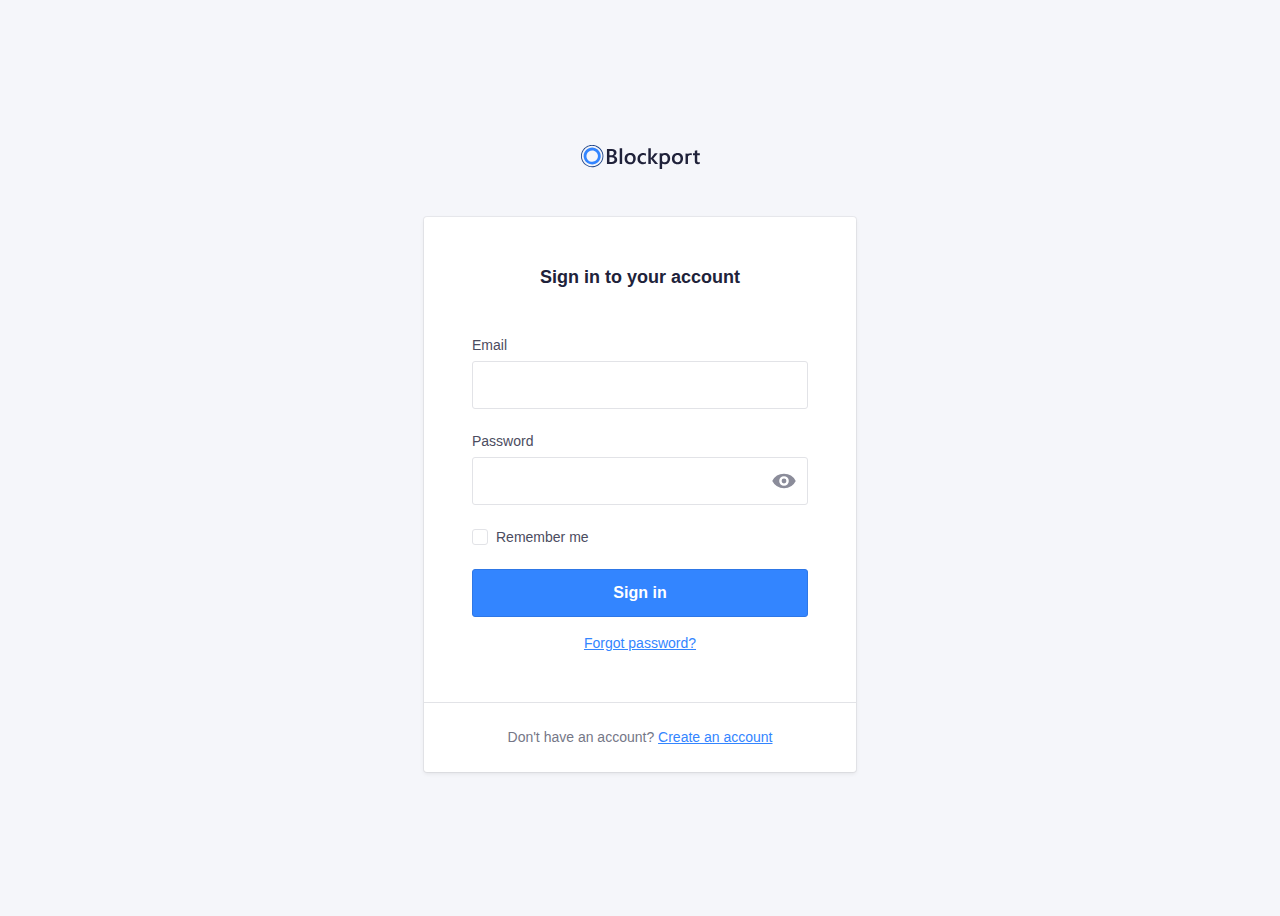
==== index.html @ 8aa41479 "8/10/20" ====
<!DOCTYPE html>
<html lang="en">
    <head>
        <meta charset="utf-8" />
        <meta http-equiv="x-ua-compatible" content="ie=edge" />
        <title>Blockport - Sign in</title>
        <meta name="description" content="This is my HTML5 boilerplate." />
        <meta name="viewport" content="width=device-width, initial-scale=1.0" />
        <meta name="msapplication-TileColor" content="#3385FF" />
        <meta name="theme-color" content="#3385FF" />

        <link rel="apple-touch-icon" sizes="180x180" href="apple-touch-icon.png" />
        <link rel="icon" type="image/png" sizes="32x32" href="favicon-32x32.png" />
        <link rel="icon" type="image/png" sizes="16x16" href="favicon-16x16.png" />
        <link rel="manifest" href="site.webmanifest" />
        <link rel="mask-icon" href="safari-pinned-tab.svg" color="#3385FF" />

        <link rel="stylesheet" href="css/normalize.css" />
        <link rel="stylesheet" href="css/screen.css" />
        <script src="script/app.js"></script>
    </head>
    <body>
        <section class="o-row o-row--lg o-row--login">
            <div class="o-container u-max-width-xs">
                <h1 class="c-logo">
                    <svg
                        class="c-logo__symbol"
                        viewBox="0 0 119 24"
                        xmlns="http://www.w3.org/2000/svg"
                    >
                        <path
                            class="c-logo__path c-logo__path--1"
                            d="M25.9496128,18.9917356 L25.9496128,4.04231406 L30.7396633,4.04231406 C32.19945,4.04231406 33.3560606,4.35834712 34.2094949,4.99041321 C35.0252057,5.55089835 35.5052521,6.4769114 35.4896465,7.4598347 C35.5056187,8.25676883 35.2485893,9.03557965 34.7604209,9.6694215 C34.2511175,10.3119823 33.5500641,10.7791057 32.7570539,11.0042975 L32.7570539,11.0459504 C33.6957957,11.1207168 34.5764055,11.5260387 35.2392256,12.1884297 C35.8602694,12.8310744 36.1707912,13.6667769 36.1707912,14.6955372 C36.1979832,15.9155062 35.6268682,17.0730015 34.6382155,17.8016529 C33.6205051,18.5950413 32.3363468,18.9917356 30.7857407,18.9917356 L25.9496128,18.9917356 Z M41.1511616,18.9918689 L38.6990404,18.9918689 L38.6990404,3.18727869 L41.1511616,3.18727869 L41.1511616,18.9918689 Z M49.1105387,19.2396694 C47.4477441,19.2396694 46.1195118,18.741157 45.1258418,17.7441322 C44.1321717,16.7471074 43.6360046,15.4247934 43.6373401,13.7771901 C43.6373401,11.9841322 44.1548767,10.5838017 45.1899495,9.57619833 C46.2250223,8.56859504 47.6200337,8.06479338 49.3749832,8.06479338 C51.0591469,8.06479338 52.3720202,8.55471073 53.3136027,9.53454547 C54.2551852,10.5143802 54.7226376,11.8730579 54.7159596,13.6105785 C54.7159596,15.313719 54.2091077,16.677686 53.195404,17.7024794 C52.1817003,18.7272727 50.8200787,19.2396694 49.1105387,19.2396694 Z M64.9231145,18.4998347 C63.986548,19.011405 62.9292595,19.2667693 61.8599663,19.2396694 C60.2572727,19.2396694 58.9657689,18.7444628 57.9854545,17.7540496 C57.0051402,16.7636364 56.5136477,15.4796694 56.5109764,13.9021488 C56.5109764,12.1434711 57.0385299,10.7312397 58.0936364,9.66545453 C59.1487429,8.59966942 60.5611166,8.0661157 62.3307576,8.06479338 C63.2258904,8.04636779 64.1144193,8.22027864 64.9351347,8.57454547 L64.9351347,10.8277686 C64.2490961,10.2941313 63.4035149,10.0011171 62.5310943,9.99471073 C61.5738178,9.96365776 60.6492491,10.3415166 59.9928283,11.0320661 C59.3330526,11.7236364 59.003165,12.6287603 59.003165,13.747438 C59.003165,14.8661157 59.3136869,15.7381818 59.9347306,16.3636364 C60.5557744,17.0023141 61.3891751,17.3216529 62.4349327,17.3216529 C63.3470917,17.3090469 64.2260005,16.9806241 64.9191077,16.3933884 L64.9191077,18.4998347 L64.9231145,18.4998347 Z M77.1256229,18.9918689 L74.0304209,18.9918689 L69.8393771,13.8605902 L69.7973064,13.8605902 L69.7973064,18.9918689 L67.3451852,18.9918689 L67.3451852,3.18727869 L69.7973064,3.18727869 L69.7973064,13.2039344 L69.8393771,13.2039344 L73.7980303,8.31462295 L76.7349663,8.31462295 L72.2814815,13.4718689 L77.1256229,18.9918689 Z M118.81569,18.8747107 C118.223016,19.1343064 117.578072,19.2557712 116.930522,19.2297521 C114.839007,19.2297521 113.793249,18.2380165 113.793249,16.2545455 L113.793249,10.2128926 L111.990219,10.2128926 L111.990219,8.31669423 L113.793249,8.31669423 L113.793249,5.84528927 L116.235354,5.15702479 L116.235354,8.31669423 L118.81569,8.31669423 L118.81569,10.2128926 L116.235354,10.2128926 L116.235354,15.5504132 C116.235354,16.1824793 116.351549,16.6340496 116.583939,16.905124 C116.81633,17.1761983 117.202312,17.3084298 117.741886,17.3018182 C118.130518,17.3099664 118.50999,17.1844984 118.81569,16.9467769 L118.81569,18.8647934 L118.81569,18.8747107 Z M109.678333,8.12826445 C110.052664,8.12904551 110.426384,8.1582218 110.796212,8.21553718 L110.796212,10.2961983 C110.392833,10.129817 109.958979,10.0480952 109.522071,10.0561983 C108.65244,10.0185786 107.815007,10.3854441 107.258266,11.0479339 C107.143588,11.1960713 107.043624,11.3548242 106.959764,11.5219835 L106.959764,18.9917356 L104.519663,18.9917356 L104.519663,8.37818184 L106.959764,8.66776859 L106.959764,8.67768594 C107.814579,8.30025824 108.742499,8.11272598 109.678333,8.12826445 Z M96.4320707,19.2396694 C94.7692761,19.2396694 93.4410438,18.741157 92.4473737,17.7441322 C91.4537037,16.7471074 90.9575366,15.4247934 90.9588721,13.7771901 C90.9588721,11.9841322 91.4764087,10.5838017 92.5114815,9.57619833 C93.5465543,8.56859504 94.9415657,8.06479338 96.6965152,8.06479338 C98.3806789,8.06479338 99.6935522,8.55471073 100.635135,9.53454547 C101.576717,10.5143802 102.04417,11.8730579 102.037492,13.6105785 C102.037492,15.313719 101.53064,16.677686 100.516936,17.7024794 C99.5032323,18.7272727 98.1416107,19.2396694 96.4320707,19.2396694 Z M87.7494781,9.53454547 C88.6883893,10.5157025 89.1578451,11.873719 89.1578451,13.608595 C89.1591806,15.3117355 88.6523287,16.6757025 87.6372896,17.7004959 C86.6222504,18.7252892 85.258625,19.2376859 83.5464141,19.2376859 C82.7065422,19.2489838 81.8737089,19.0847473 81.1023064,18.7557025 L81.1023064,23.8968595 L78.6622054,23.8968595 L78.6622054,8.31471073 L81.1023064,8.60429752 C81.9552279,8.23296681 82.8792553,8.04891403 83.8108586,8.06479338 C85.5017003,8.06479338 86.8145736,8.55471073 87.7494781,9.53454547 Z M96.5422559,9.99471073 C95.6726247,9.95709108 94.8351921,10.3239565 94.2784512,10.9864463 C93.7241864,11.6476033 93.4470539,12.5580165 93.4470539,13.7176859 C93.4470539,14.8363636 93.7275253,15.7170248 94.288468,16.3596694 C94.8529651,17.0028668 95.6823515,17.3568733 96.5422559,17.3216529 C97.5038721,17.3216529 98.2424466,17.0056198 98.7579798,16.3735537 C99.273513,15.7414876 99.5366216,14.8416529 99.5473064,13.6740496 C99.5473064,12.4998347 99.28954,11.5927273 98.7740067,10.9527273 C98.2584735,10.3127273 97.5145568,9.99338845 96.5422559,9.99471073 Z M28.4438047,6.03570248 L28.4438047,10.286281 L30.0645286,10.286281 C30.9353255,10.286281 31.6178058,10.0833058 32.1119697,9.67735538 C32.6061335,9.27140494 32.8532155,8.69619836 32.8532155,7.95173555 C32.8532155,6.67305785 31.9897643,6.03371902 30.262862,6.03371902 L28.4418013,6.03371902 L28.4438047,6.03570248 Z M28.4438047,12.2796694 L28.4438047,17.0082644 L30.5813973,17.0082644 C31.5163019,17.0082644 32.237514,16.7947108 32.7450337,16.3676033 C33.2602043,15.9259125 33.5416601,15.2742418 33.5083165,14.6003306 C33.5083165,13.0505785 32.4238271,12.2757025 30.2548485,12.2757025 L28.4518182,12.2757025 L28.4438047,12.2796694 Z M49.226734,9.99471073 C48.3571028,9.95709108 47.5196702,10.3239565 46.9629293,10.9864463 C46.4086646,11.6476033 46.131532,12.5580165 46.131532,13.7176859 C46.131532,14.8363636 46.4120034,15.7170248 46.9729461,16.3596694 C47.5370578,17.0036033 48.3664998,17.3583638 49.226734,17.3236364 C50.1883502,17.3236364 50.9269247,17.0076033 51.4424579,16.3755372 C51.9579912,15.7434711 52.2157576,14.8436364 52.2157576,13.6760331 C52.2157576,12.5018182 51.9579912,11.5947107 51.4424579,10.9547107 C50.9269247,10.3147108 50.1883502,9.99471073 49.226734,9.99471073 Z M85.8803367,16.3735537 C86.3958699,15.738843 86.6543043,14.8390083 86.6556397,13.6740496 C86.6556397,12.4985124 86.3978733,11.591405 85.8823401,10.9527273 C85.3668068,10.3140496 84.6282323,9.99471073 83.6666162,9.99471073 C82.796985,9.95709108 81.9595523,10.3239565 81.4028114,10.9864463 C81.2895823,11.124335 81.1896456,11.2724196 81.1043098,11.4287603 L81.1043098,15.9153719 C81.6149937,16.8312057 82.6094895,17.3774459 83.6646128,17.3216529 C84.626229,17.3216529 85.3648035,17.0056198 85.8803367,16.3735537 Z"
                        ></path>
                        <path
                            class="c-logo__path c-logo__path--2"
                            d="M11.1988215,19.5867769 C7.72899435,19.5891833 4.59940205,17.5218316 3.26949789,14.3488101 C1.93959376,11.1757885 2.67130845,7.5220381 5.12341434,5.09144786 C7.57552021,2.66085764 11.2650639,1.93214337 14.4714645,3.24513351 C17.6778651,4.55812363 19.7696074,7.65421885 19.771229,11.0895868 C19.7679239,15.7772288 15.9334776,19.5780304 11.1988215,19.5867769 Z M11.1988215,5.38314051 C8.86509736,5.38073339 6.75988968,6.77093308 5.86550131,8.90506387 C4.97111293,11.0391947 5.46382249,13.496632 7.11372873,15.1307206 C8.76363496,16.7648092 11.2455511,17.2534798 13.4013998,16.3687158 C15.5572486,15.4839518 16.962125,13.4001349 16.9605051,11.0895868 C16.9572,7.93949107 14.3805102,5.38572999 11.1988215,5.37917355 L11.1988215,5.38314051 Z"
                        ></path>
                        <path
                            class="c-logo__path c-logo__path--3"
                            d="M21.2917845,15.8796694 C21.3118182,15.8380165 21.3358586,15.8023141 21.3558923,15.7606612 C22.6443671,13.0744887 22.7786498,9.98607785 21.7280964,7.20021549 C20.6775431,4.41435317 18.5317957,2.16875244 15.7805219,0.975867769 L15.7805219,0.96 C15.6683333,0.910413222 15.5541414,0.874710744 15.4419529,0.82909091 C15.2937037,0.767603308 15.1434512,0.710082645 14.9931987,0.656528927 C14.792862,0.583140496 14.5925253,0.517685949 14.378165,0.458181816 C14.2319192,0.414545453 14.0856734,0.374876033 13.9394276,0.337190082 C13.7203928,0.281652893 13.501358,0.23338843 13.2823232,0.192396694 C13.1480976,0.16661157 13.0138721,0.144793388 12.8816498,0.124958678 C12.6546016,0.0905785125 12.4275533,0.0634710744 12.2005051,0.0436363637 C12.0762963,0.0337190082 11.9500842,0.0238016529 11.8258754,0.0178512397 C11.5881425,0.00462809917 11.3510774,-0.000661157024 11.1146801,0.00198347107 C10.988468,0.00198347107 10.8622559,0.00198347107 10.7380471,0.0119008265 C10.5076599,0.0218181818 10.2792761,0.0376859504 10.0528956,0.0614876034 C9.9146633,0.0753719009 9.77843434,0.0932231406 9.64220539,0.113057851 C9.44186869,0.142809918 9.22350168,0.176528926 9.01715488,0.218181818 C8.86089226,0.249917356 8.70462963,0.283636364 8.548367,0.321322314 C8.39210438,0.359008265 8.18575758,0.412561983 8.00745791,0.466115701 C7.82915825,0.519669423 7.65286195,0.577190081 7.47656566,0.638677688 C7.30026936,0.70016529 7.17405724,0.747768594 7.02580808,0.807272727 C6.82547138,0.884628098 6.63715488,0.969917355 6.44483165,1.05719008 C6.31861953,1.11471074 6.19441077,1.17421488 6.07220539,1.23768595 C5.87186869,1.34082644 5.67153199,1.45190082 5.47119529,1.56694215 C5.36301347,1.63041322 5.25683502,1.69586777 5.15065657,1.76528926 C4.95165543,1.89752066 4.75666107,2.02975207 4.5656734,2.16198347 C4.46416949,2.23603306 4.36400114,2.31140496 4.26516835,2.38809918 C4.07952302,2.52958678 3.89721661,2.67834711 3.71824916,2.83438017 C3.61607744,2.92363636 3.51791246,3.0168595 3.41774411,3.11008265 C3.25747475,3.26347108 3.10121212,3.42214876 2.94895623,3.5861157 C2.84678451,3.69719008 2.74861953,3.81024794 2.64845118,3.92528926 C2.51021886,4.08793389 2.37599327,4.25454547 2.24777778,4.42512397 C2.15161616,4.55206611 2.05946128,4.68099175 1.96930976,4.82181816 C1.90119529,4.92099175 1.82506734,5.0201653 1.75895623,5.11537188 C1.69284512,5.2105785 1.65878788,5.29190081 1.60670034,5.37917355 C1.53457912,5.49818184 1.46446128,5.61917355 1.40636364,5.74214876 C1.28415825,5.96231406 1.16796296,6.18446282 1.06178451,6.40859504 C1.02372054,6.44826445 0.995673401,6.49586778 0.981649832,6.54148761 C0.967626263,6.58710744 0.939579125,6.65454547 0.915538721,6.71008265 C0.808692479,6.95471075 0.711863077,7.20132232 0.625050505,7.44991735 C0.588989899,7.55438018 0.55426487,7.65884298 0.520875421,7.76330577 C0.444747475,8.00528927 0.377968575,8.24793388 0.320538721,8.49123966 C0.291156005,8.61157023 0.263776655,8.73190084 0.238400673,8.85223141 C0.191655443,9.07966942 0.152255892,9.30710742 0.12020202,9.53454547 C0.10016835,9.67338842 0.0821380471,9.81024795 0.0681144781,9.9490909 C0.0460774411,10.1613223 0.0320538721,10.3715703 0.022037037,10.5838017 C0.022037037,10.7365289 0.010016835,10.8872727 0.010016835,11.04 C0.010016835,11.2383471 0.010016835,11.4366942 0.026043771,11.6350413 C0.026043771,11.7917356 0.0440740741,11.9484297 0.0580976431,12.105124 C0.0761279461,12.3034711 0.104175084,12.5018182 0.132222222,12.7001653 C0.146245791,12.8429752 0.18030303,13.0036364 0.2003367,13.1543802 C0.238400673,13.3527273 0.286481481,13.5510744 0.336565657,13.7494215 C0.380639731,13.8961983 0.406683502,14.0330579 0.446750842,14.1758678 C0.506851852,14.3742149 0.576969697,14.5844628 0.647087542,14.7867769 C0.693164983,14.9157025 0.739242424,15.0446281 0.789326599,15.1715703 C0.871464646,15.3699174 0.963619529,15.5801653 1.05777778,15.7804959 C1.11387205,15.8995041 1.16996633,16.0185124 1.23006734,16.1355372 C1.33223906,16.3338843 1.44242424,16.5322314 1.55461279,16.7166942 C1.62473064,16.8357025 1.69484848,16.9527273 1.76897306,17.0677686 C1.88316498,17.2442975 2.00537037,17.4168595 2.12957912,17.587438 C2.21973064,17.7123967 2.31188552,17.8353719 2.40804714,17.9563636 C2.50420875,18.0773554 2.65646465,18.2519008 2.78468013,18.3966942 C2.91289562,18.5414876 3.02308081,18.6644628 3.14929293,18.7933884 C3.27550505,18.9223141 3.3876936,19.027438 3.51190236,19.1424794 C3.63611111,19.2575206 3.81841751,19.4241322 3.98069024,19.5590082 C4.09287879,19.6522314 4.20907407,19.7434711 4.32727273,19.8327273 C4.50957912,19.9735537 4.69388889,20.1084297 4.88621212,20.2294215 C4.9362963,20.2631405 4.98037037,20.3008265 5.03045455,20.3345455 C7.52290169,21.989742 10.5859073,22.5756212 13.5217147,21.9587191 C16.4575222,21.3418171 19.0161165,19.5746694 20.6146465,17.0598347 L20.6266667,17.0598347 C20.6647306,17.0003306 20.6947811,16.9368595 20.7328451,16.8753719 C20.8149832,16.7424794 20.8911111,16.6036364 20.9692424,16.4647934 C21.0854377,16.2763636 21.1936195,16.08 21.2917845,15.8796694 Z M6.96771044,20.4198347 C6.40765296,20.1694737 5.87129224,19.8701033 5.36501684,19.5252893 C5.18671717,19.4042975 5.01442761,19.2773554 4.84614478,19.1464463 C4.73996633,19.065124 4.63378788,18.9818182 4.53161616,18.8965289 C4.38136364,18.7715703 4.23912458,18.6406612 4.09888889,18.5097521 C3.9586532,18.378843 3.87451178,18.2995041 3.76632997,18.1884297 C3.65814815,18.0773554 3.53794613,17.9444628 3.42976431,17.8214876 C3.32158249,17.6985124 3.19737374,17.5557025 3.08718855,17.4247934 C2.97700337,17.2938843 2.91489899,17.1986777 2.83075758,17.0836364 C2.71656566,16.9249587 2.60237374,16.766281 2.49819865,16.6036364 C2.43008418,16.4965289 2.36597643,16.3894215 2.29786195,16.2803306 C2.19368687,16.1038017 2.09752525,15.9252893 1.9973569,15.7447934 C1.94126263,15.6376859 1.89117845,15.528595 1.83909091,15.4195041 C1.7609596,15.2231405 1.67681818,15.0386777 1.60069024,14.8482644 C1.55461279,14.7332231 1.51454545,14.6161983 1.47247475,14.501157 C1.40436027,14.3127273 1.34025253,14.1242975 1.28415825,13.9319008 C1.24609428,13.8029752 1.2140404,13.6760331 1.18198653,13.5490909 C1.13590909,13.3626446 1.09183502,13.1761983 1.05577441,12.9897521 C1.02973064,12.8429752 1.0076936,12.7140496 0.981649832,12.5771901 C0.953602694,12.3927273 0.92956229,12.2082644 0.911531987,12.0218182 C0.897508418,11.8809918 0.889494949,11.7401653 0.881481481,11.5993388 C0.881481481,11.4109091 0.865454545,11.2224794 0.865454545,11.0340496 C0.865454545,10.8971901 0.865454545,10.7603306 0.877474747,10.6254545 C0.877474747,10.4271074 0.899511785,10.2287603 0.919545455,10.0304132 C0.931565657,9.90743803 0.94959596,9.78247936 0.965622896,9.65950414 C0.995673401,9.44528927 1.03173401,9.23107436 1.07580808,9.01884299 C1.09784512,8.91173555 1.12188552,8.80462812 1.14792929,8.69950414 C1.20402357,8.47074382 1.27080247,8.24330577 1.34826599,8.01719009 C1.37764871,7.9246281 1.408367,7.83206612 1.44042088,7.73950414 C1.52189113,7.50545453 1.61204265,7.2740496 1.71087542,7.04528927 C1.75094276,6.95206611 1.7910101,6.86082645 1.83508418,6.76958679 C1.93525253,6.55537188 2.03542088,6.3490909 2.15762626,6.14479338 C2.21973064,6.03570248 2.27983165,5.92661158 2.34594276,5.81752064 C2.45412458,5.63900825 2.5683165,5.46644628 2.68651515,5.29586778 C2.7686532,5.17685949 2.85279461,5.0598347 2.93893939,4.94479338 C3.06047699,4.7847934 3.18602133,4.62876031 3.31557239,4.47669423 C3.40505612,4.36826447 3.49520763,4.26710742 3.58602694,4.17322312 C3.73026936,4.01983471 3.87718294,3.86842975 4.02676768,3.71900826 C4.11491582,3.63438017 4.20506734,3.55173554 4.29722222,3.47107438 C4.46016275,3.32694215 4.62710998,3.18809917 4.79806397,3.05454545 C4.88754769,2.98446281 4.978367,2.91834711 5.07052189,2.85619835 C5.24815375,2.72396694 5.42912458,2.60099173 5.61343434,2.48727273 C5.71093152,2.42512397 5.80909651,2.36561983 5.90792929,2.30876033 C6.09090349,2.20165289 6.27654882,2.09983471 6.46486532,2.00330579 C6.57705387,1.94644628 6.69057799,1.89157025 6.80543771,1.83867769 C6.98306957,1.75669422 7.16203704,1.67933884 7.34234007,1.60661157 C7.47589785,1.55239669 7.61413018,1.50082645 7.75703704,1.45190082 C7.91864196,1.39504132 8.08225029,1.34214876 8.24786195,1.29322314 C8.41347361,1.24429752 8.57975307,1.2 8.74670034,1.16033058 C8.8896072,1.12595041 9.03318182,1.09421488 9.17742424,1.06512397 C9.36841191,1.02677686 9.56073514,0.994380165 9.75439394,0.967933885 C9.87993826,0.950743802 10.0061504,0.934876033 10.1330303,0.920330577 C10.3440516,0.899173554 10.5557407,0.883966942 10.7680976,0.874710744 L11.1126768,0.874710744 C11.3317116,0.874710744 11.5514141,0.880000001 11.7717845,0.890578513 L12.1143603,0.914380167 C12.3307239,0.932892563 12.5464197,0.958677687 12.7614478,0.991735538 C12.8829854,1.01024793 13.004523,1.0307438 13.1260606,1.05322314 C13.330404,1.09157025 13.5347475,1.13652893 13.7390909,1.18809918 C13.8713131,1.22181818 14.0035354,1.25752066 14.1397643,1.29719008 C14.3320875,1.35404959 14.523743,1.41619835 14.7147306,1.48363636 C14.8509596,1.53322314 14.9851852,1.58479339 15.115404,1.64033058 C17.755199,2.69780719 19.8336285,4.79210648 20.8551251,7.42387715 C21.8766218,10.0556478 21.7496417,12.9890377 20.5044613,15.5246281 C20.4123064,15.7229752 20.3041246,15.8975206 20.207963,16.08 C20.1378451,16.2029752 20.0697306,16.3279339 19.9956061,16.4489256 C17.2731751,20.8198837 11.7011151,22.517402 6.96771044,20.4178512 L6.96771044,20.4198347 Z"
                        ></path>
                    </svg>
                </h1>
                <form class="c-card" action="#">
                    <div class="c-card__body">
                        <h2 class="c-card__title">Sign in to your account</h2>
                        <p class="c-form-field js-email-field">
                            <label class="c-label js-email-error-message" for="username">
                                Email
                            </label>
                            <input
                                class="c-input js-email-input"
                                type="email"
                                name="username"
                                id="username"
                                required
                            />
                        </p>
                        <p class="c-form-field js-password-field">
                            <label class="c-label js-password-error-message" for="password">
                                Password
                            </label>
                            <span class="c-custom-password-container">
                                <input
                                    class="c-input js-pw-input js-password-input"
                                    type="password"
                                    name="password"
                                    id="password"
                                    required
                                />
                                <span class="c-custom-password-toggle">
                                    <input
                                        class="o-hide-accessible c-option c-option--hidden js-pw-toggle"
                                        type="checkbox"
                                        id="togglepw"
                                        checked
                                    />
                                    <label
                                        class="c-label c-label--option c-custom-password"
                                        for="togglepw"
                                    >
                                        <svg
                                            class="c-password-symbol c-password-symbol-show"
                                            xmlns="http://www.w3.org/2000/svg"
                                            viewBox="0 0 20 20"
                                        >
                                            <path
                                                d="M6.4,133.876a11,11,0,0,1,19.571-.061l.029.061a11,11,0,0,1-19.571.061l-.029-.061Zm9.8,4a4,4,0,1,0,0-8h0a4,4,0,0,0,0,8Zm0-2a2,2,0,0,1,0-4h0a2,2,0,1,1,0,4Z"
                                                transform="translate(-6.2 -123.876)"
                                            />
                                        </svg>
                                        <svg
                                            class="c-password-symbol c-password-symbol-hidden"
                                            xmlns="http://www.w3.org/2000/svg"
                                            viewBox="0 0 20 20"
                                        >
                                            <path
                                                d="M19.009,73.18l-1.77,1.78a3.908,3.908,0,0,0-1.037-.137,4,4,0,0,0-3.857,5.065l-.007-.028-2.76,2.75A11.106,11.106,0,0,1,6.4,78.82,11.014,11.014,0,0,1,19.076,73.2L19,73.18Zm3.8,1.85a11.163,11.163,0,0,1,3.2,3.79,11.014,11.014,0,0,1-12.7,5.622l.077.018,1.77-1.78a3.907,3.907,0,0,0,1.037.137,4,4,0,0,0,3.857-5.065l.007.028,2.76-2.75Zm-.25-3.99,1.42,1.42L9.839,86.6l-1.42-1.42Z"
                                                transform="translate(-6.199 -68.82)"
                                            />
                                        </svg>
                                    </label>
                                </span>
                            </span>
                        </p>
                        <!-- Custom checkbox -->
                        <p class="c-form-field c-form-field--option">
                            <input
                                class="o-hide-accessible c-option c-option--hidden js-remember-input"
                                type="checkbox"
                                id="customRememberme"
                            />
                            <label
                                class="c-label c-label--option c-custom-option js-remember-label"
                                for="customRememberme"
                            >
                                <span
                                    class="c-custom-option__fake-input c-custom-option__fake-input--checkbox"
                                >
                                    <svg
                                        class="c-custom-option__symbol"
                                        xmlns="http://www.w3.org/2000/svg"
                                        viewBox="0 0 9 6.75"
                                    >
                                        <path
                                            d="M4.75,9.5a1,1,0,0,1-.707-.293l-2.25-2.25A1,1,0,1,1,3.207,5.543L4.75,7.086,8.793,3.043a1,1,0,0,1,1.414,1.414l-4.75,4.75A1,1,0,0,1,4.75,9.5"
                                            transform="translate(-1.5 -2.75)"
                                        />
                                    </svg>
                                </span>
                                Remember me
                            </label>
                        </p>
                        <p class="u-mb-md">
                            <!-- Button -->
                            <button class="o-button-reset c-button js-sign-in-button">
                                Sign in
                            </button>
                        </p>
                        <p class="u-text-sm u-align-text-center">
                            <a href="#!"> Forgot password? </a>
                        </p>
                    </div>
                    <div class="c-card__footer">
                        <p class="u-align-text-center u-text-sm u-color-neutral-dark">
                            Don't have an account? <a href="#">Create an account</a>
                        </p>
                    </div>
                </form>
            </div>
        </section>
    </body>
</html>
---- css/screen.css ----
/*------------------------------------*\
#FONTS
\*------------------------------------*/

@font-face {
    font-family: 'Inter Web';
    font-weight: 400;
    src: url('../fonts/Inter-Regular.woff2') format('woff2');
}

@font-face {
    font-family: 'Inter Web';
    font-weight: 600;
    src: url('../fonts/Inter-SemiBold.woff2') format('woff2');
}

/*------------------------------------*\
#Variables
\*------------------------------------*/

:root {
    /* Global colors */
    --global-color-alpha-light: #4f95ff;
    --global-color-alpha: #3385ff;
    --global-color-alpha-dark: #2e77e6;
    --global-color-alpha-x-dark: #1b4186;
    --global-color-alpha-transparent: #3385ffbf;
    --global-color-alpha-x-transparent: #3385ff4d;

    --global-color-neutral-xxxx-light: #f5f6fa;
    --global-color-neutral-xxx-light: #e2e3e7;
    --global-color-neutral-xx-light: #caccd4;
    --global-color-neutral-x-light: #b5b6c0;
    --global-color-neutral-light: #a0a1ad;
    --global-color-neutral: #8b8c9a;
    --global-color-neutral-dark: #757787;
    --global-color-neutral-x-dark: #606274;
    --global-color-neutral-xx-dark: #4b4c60;
    --global-color-neutral-xxx-dark: #35374d;
    --global-color-neutral-xxxx-dark: #20223a;

    /* global page settings */
    --global-html-color: var(--global-color-neutral-xxxx-dark);
    --global-html-backgroundColor: var(--global-color-neutral-xxxx-light);
    --global-selection-backgroundColor: var(--global-color-alpha);

    /* borders */
    --global-borderRadius: 3px;
    --global-borderWidth: 1px;

    /* transitions */
    --global-transitionTiming-alpha: 0.1s ease-out;

    /* Baseline settings */
    --global-baseline: 8px;
    --global-whitespace: calc(var(--global-baseline) * 3); /* = 24px */

    --global-whitespace-xs: calc(var(--global-baseline) / 2); /* = 4px */
    --global-whitespace-sm: calc(var(--global-baseline) * 1); /*  = 8px */
    --global-whitespace-md: calc(var(--global-baseline) * 2); /*  = 16px */
    --global-whitespace-lg: calc(var(--global-baseline) * 4); /*  = 32px */
    --global-whitespace-xl: calc(var(--global-whitespace) * 2); /*  = 48px */
    --global-whitespace-xxl: calc(var(--global-whitespace) * 3); /*  = 72px */

    /* forms */
    --global-placeholder-color: var(--global-color-neutral-x-light);
    --global-input-backgroundColor: White;
    --global-input-color: var(--global-color-neutral-xxxx-dark);
    --global-input-borderColor: var(--global-color-neutral-xxx-light);
    --global-input-hover-borderColor: var(--global-color-neutral-xx-light);
    --global-input-focus-borderColor: var(--global-color-alpha);
    --global-input-focus-boxShadowColor: var(--global-color-alpha-x-transparent);
    --global-input-focus-boxShadow: 0 0 0 3px var(--global-input-focus-boxShadowColor);
}

/*------------------------------------*\
#GENERIC
\*------------------------------------*/

/*
    Generic: Page
    ---
    Global page styles + universal box-sizing:
*/

html {
    background-color: var(--global-html-backgroundColor);
    color: var(--global-html-color);
    font-size: 16px;
    line-height: 1.5;
    font-family: 'Inter Web', Helvetica, arial, sans-serif;
    box-sizing: border-box;
    -webkit-font-smoothing: antialiased;
    -moz-osx-font-smoothing: grayscale;
}

*,
*:before,
*:after {
    box-sizing: inherit;
}

/*
* Remove text-shadow in selection highlight:
* https://twitter.com/miketaylr/status/12228805301
*
* Customize the background color to match your design.
*/

::-moz-selection {
    background: var(--global-selection-backgroundColor);
    color: white;
    text-shadow: none;
}

::selection {
    background: var(--global-selection-backgroundColor);
    color: white;
    text-shadow: none;
}

/*------------------------------------*\
#Elements
\*------------------------------------*/

/*
Elements: Images
---
Default markup for images to make them responsive
*/

img {
    max-width: 100%;
    vertical-align: top;
}

/*
    Elements: typography
    ---
    Default markup for typographic elements
*/

h1,
h2,
h3 {
    font-weight: 600;
}

h1 {
    font-size: 36px;
    line-height: 48px;
    margin: 0 0 var(--global-whitespace);
}

h2 {
    font-size: 32px;
    line-height: 40px;
    margin: 0 0 var(--global-whitespace);
}

h3 {
    font-size: 26px;
    line-height: 32px;
    margin: 0 0 var(--global-whitespace);
}

h4,
h5,
h6 {
    font-size: 16px;
    font-weight: 600;
    line-height: 24px;
    margin: 0 0 var(--global-whitespace);
}

p,
ol,
ul,
dl,
table,
address,
figure {
    margin: 0 0 var(--global-whitespace);
}

ul,
ol {
    padding-left: var(--global-whitespace);
}

li ul,
li ol {
    margin-bottom: 0;
}

blockquote {
    font-style: normal;
    font-size: 23px;
    line-height: 32px;
    margin: 0 0 var(--global-whitespace);
}

blockquote * {
    font-size: inherit;
    line-height: inherit;
}

figcaption {
    font-weight: 400;
    font-size: 12px;
    line-height: 16px;
    margin-top: var(--global-whitespace-sm);
}

hr {
    border: 0;
    height: 1px;
    background: LightGrey;
    margin: 0 0 var(--global-whitespace);
}

a,
a:visited {
    transition: all var(--global-transitionTiming-alpha);
    color: var(--global-color-alpha);
    outline-color: var(--global-link-BoxShadowColor);
    outline-width: medium;
    outline-offset: 2px;
}

a:hover,
a:focus {
    color: var(--global-color-alpha-light);
}

a:active {
    color: var(--global-color-alpha-dark);
}

label,
input {
    display: block;
}

select {
    width: 100%;
}

input::placeholder {
    color: var(--global-placeholder-color);
}

/*------------------------------------*\
#OBJECTS
\*------------------------------------*/

/*
    Objects: Row
    ---
    Creates a horizontal row that stretches the viewport and adds padding around children
*/

.o-row {
    position: relative;
    padding: var(--global-whitespace) var(--global-whitespace) 0;
}

.o-row--login {
    min-height: 100vh;
    display: flex;
    align-items: center;
}

/* size modifiers */

.o-row--lg {
    padding-top: var(--global-whitespace-xl);
    padding-bottom: var(--global-whitespace);
}

.o-row--xl {
    padding-top: var(--global-whitespace-xxl);
    padding-bottom: var(--global-whitespace-xl);
}

@media (min-width: 768px) {
    .o-row {
        padding-left: var(--global-whitespace-xl);
        padding-right: var(--global-whitespace-xl);
    }
}

@media (min-width: 992px) {
    .o-row--xl {
        padding-top: 96px;
        padding-bottom: var(--global-whitespace-xxl);
    }
}

/*
    Objects: Container
    ---
    Creates a horizontal container that sets de global max-width
*/

.o-container {
    margin-left: auto;
    margin-right: auto;
    max-width: 79.5em; /* 79.5 * 16px = 1272 */
    width: 100%;
}

/*
    Objects: section
    ---
    Creates vertical whitespace between adjacent sections inside a row
*/

.o-section {
    position: relative;
}

.o-section + .o-section {
    padding-top: var(--global-whitespace);
}

@media (min-width: 768px) {
    .o-section--lg + .o-section--lg,
    .o-section--xl + .o-section--xl {
        padding-top: var(--global-whitespace-xl);
    }
}

@media (min-width: 992px) {
    .o-section--xl + .o-section--xl {
        padding-top: var(--global-whitespace-xxl);
    }
}

/*
    Objects: Layout
    ---
    The layout object provides us with a column-style layout system. This object
    contains the basic structural elements, but classes should be complemented
    with width utilities
*/

.o-layout {
    display: flex;
    flex-wrap: wrap;
}

.o-layout__item {
    width: 100%;
}

/* gutter modifiers, these affect o-layout__item too */

.o-layout--gutter {
    margin: 0 -12px;
}

.o-layout--gutter > .o-layout__item {
    padding: 0 calc(var(--global-whitespace) / 2);
}

.o-layout--gutter-sm {
    margin: 0 -6px;
}

.o-layout--gutter-sm > .o-layout__item {
    padding: 0 6px;
}

.o-layout--gutter-lg {
    margin: 0 -24px;
}

.o-layout--gutter-lg > .o-layout__item {
    padding: 0 24px;
}

.o-layout--gutter-xl {
    margin: 0 -48px;
}

.o-layout--gutter-xl > .o-layout__item {
    padding: 0 var(--global-whitespace-xl);
}

/* reverse horizontal row modifier */

.o-layout--row-reverse {
    flex-direction: row-reverse;
}

/* Horizontal alignment modifiers*/

.o-layout--justify-start {
    justify-content: flex-start;
}

.o-layout--justify-end {
    justify-content: flex-end;
}

.o-layout--justify-center {
    justify-content: center;
}

.o-layout--justify-space-around {
    justify-content: space-around;
}

.o-layout--justify-space-evenly {
    justify-content: space-evenly;
}

.o-layout--justify-space-between {
    justify-content: space-between;
}

/* Vertical alignment modifiers */

.o-layout--align-start {
    align-items: flex-start;
}

.o-layout--align-end {
    align-items: flex-end;
}

.o-layout--align-center {
    align-items: center;
}

.o-layout--align-baseline {
    align-items: baseline;
}

/* Vertical alignment modifiers that only work if there is one than one flex item */

.o-layout--align-content-start {
    align-content: start;
}

.o-layout--align-content-end {
    align-content: end;
}

.o-layout--align-content-center {
    align-content: center;
}

.o-layout--align-content-space-around {
    align-content: space-around;
}

.o-layout--align-content-space-between {
    align-content: space-between;
}

/*
    Objects: List
    ---
    Small reusable object to remove default list styling from lists
*/

.o-list {
    list-style: none;
    padding: 0;
}

/*
    Object: Button reset
    ---
    Small button reset object
*/

.o-button-reset {
    border: none;
    margin: 0;
    padding: 0;
    width: auto;
    overflow: visible;
    background: transparent;

    /* inherit font & color from ancestor */
    color: inherit;
    font: inherit;

    /* Normalize `line-height`. Cannot be changed from `normal` in Firefox 4+. */
    line-height: normal;

    /* Corrects font smoothing for webkit */
    -webkit-font-smoothing: inherit;
    -moz-osx-font-smoothing: inherit;

    /* Corrects inability to style clickable `input` types in iOS */
    -webkit-appearance: none;
}

/*
    Object: Hide accessible
    ---
    Accessibly hide any element
*/

.o-hide-accessible {
    position: absolute;
    width: 1px;
    height: 1px;
    padding: 0;
    margin: -1px;
    overflow: hidden;
    clip: rect(0, 0, 0, 0);
    border: 0;
}

/*------------------------------------*\
#COMPONENTS
\*------------------------------------*/

/*
    Component: Logo
    ---
    Website main logo
*/

.c-logo {
    --logo__path--1--Fill: var(--global-color-neutral-xxxx-dark);
    --logo__path--2--Fill: var(--global-color-alpha);
    --logo__path--3--Fill: var(--global-color-alpha-x-dark);
    height: var(--global-whitespace);
    display: flex;
    align-items: center;
    justify-content: center;
    margin-bottom: var(--global-whitespace-xl);
}

.c-logo__symbol {
    height: 100%;
}

.c-logo__path--1 {
    fill: var(--logo__path--1--Fill);
}

.c-logo__path--2 {
    fill: var(--logo__path--2--Fill);
}

.c-logo__path--3 {
    fill: var(--logo__path--3--Fill);
}

/*
    Component: Card
    ---
    Card with box shadow
*/

.c-card {
    --card-backgroundColor: White;
    --card__footer-borderColor: var(--global-color-neutral-xxx-light);
    --card-borderRadius: var(--global-borderRadius);
    background-color: var(--card-backgroundColor);
    margin-bottom: var(--global-whitespace);
    border-radius: var(--card-borderRadius);
    box-shadow: 0 0 0 1px rgba(0, 0, 0, 0.05), 0 2px 4px rgba(0, 0, 0, 0.075);
    overflow: hidden;
}

/* Add padding to child for more flexibility */
.c-card__body,
.c-card__footer {
    padding: var(--global-whitespace) var(--global-whitespace) 0;
    overflow: auto; /* Fix margin collapse */
}

.c-card__footer {
    text-align: center;
    border-top: 1px solid var(--card__footer-borderColor);
}

.c-card__title {
    text-align: center;
    font-size: 18px;
    line-height: var(--global-whitespace);
    font-weight: 600;
}

@media (min-width: 27em) {
    .c-card__body {
        padding: var(--global-whitespace-xl) var(--global-whitespace-xl) var(--global-whitespace);
    }

    .c-card__title {
        margin-bottom: var(--global-whitespace-xl);
    }
}

/*
    Component: Forms
    ---
    Everything form related here
*/

.c-form-field--option {
    display: flex;
    align-items: center;
}

/*
    Component: Input
    ---
    Class to put on all input="text" like form inputs
*/

.c-input {
    -webkit-appearance: none;
    -moz-appearance: none;
    appearance: none;
    width: 100%;
    border: 1px solid var(--global-input-borderColor);
    border-radius: var(--global-borderRadius);
    background-color: var(--global-input-backgroundColor);
    color: var(--global-input-color);
    font-family: inherit;
    font-size: 16px;
    line-height: calc(var(--global-baseline) * 3);
    padding: calc(var(--global-baseline) * 1.5 - var(--global-borderWidth))
        var(--global-whitespace-md);
    outline: none;
    transition: border var(--global-transition-timing-alpha),
        box-shadow var(--global-transition-timing-alpha);
}

.c-input:hover {
    border-color: var(--global-input-hover-borderColor);
}

.c-input:focus,
.c-input:active {
    border-color: var(--global-input-focus-borderColor);
    box-shadow: var(--global-input-focus-boxShadow);
}

/*
Input password with toggle checkbox on top of it needs
more padding on the right to avoid overlap
*/

.c-input--password-with-toggle {
    padding-right: 52px;
}

/* option input for checkboxes and radio buttons */

.c-option {
    margin-right: var(--global-whitespace-sm);
}

/*
    Component: Label
    ---
    Class to put on all form labels
*/

.c-label {
    --label-color: var(--global-color-neutral-xx-dark);
    margin-bottom: 0;
    padding-bottom: var(--global-whitespace-sm);
    font-size: 14px;
    line-height: 16px;
    color: var(--label-color);
}

.c-label--option {
    padding-bottom: 0;
}

/*
    Component: Button
    ---
    Class to put on form buttons or
*/

.c-button {
    --button-borderColor: var(--global-color-alpha-dark);
    --button-hover-borderColor: var(--global-color-alpha-dark);
    --button-active-borderColor: var(--global-color-alpha-dark);
    --button-focus-borderColor: var(--global-color-alpha-dark);
    --button-backgroundColor: var(--global-color-alpha);
    --button-hover-backgroundColor: var(--global-color-alpha-light);
    --button-active-backgroundColor: var(--global-color-alpha-dark);
    --button-focus-backgroundColor: var(--global-color-alpha);
    --button-focus-boxShadow: var(--global-input-focus-boxShadow);
    font-size: 16px;
    font-weight: 600;
    border-radius: var(--global-borderRadius);
    border: 1px solid var(--button-borderColor);
    background-color: var(--button-backgroundColor);
    color: #fff;
    line-height: calc(var(--global-baseline) * 3);
    padding: calc(var(--global-baseline) * 1.5 - var(--global-borderWidth))
        var(--global-whitespace-md);
    width: 100%;
    outline: none;
    box-shadow: var(--button-boxShadow, 0);
    transition: all var(--global-transitionTiming-alpha) var(--global-transitionEasing-out);
}

.c-button:hover {
    border-color: var(--button-hover-borderColor);
    background-color: var(--button-hover-backgroundColor);
}

.c-button:focus {
    background-color: var(--button-focus-backgroundColor);
    border-color: var(--button-focus-borderColor);
    box-shadow: var(--button-focus-boxShadow);
}

.c-button:active {
    background-color: var(--button-active-backgroundColor);
    border-color: var(--button-active-borderColor);
    box-shadow: var(--button-active-boxShadow, 0);
}

/*
    Component: Option list
*/

.c-option-list {
    margin-bottom: var(--global-whitespace);
}

.c-option-list__item {
    margin-bottom: calc(var(--global-whitespace) / 2);
}

/*
    Custom option
    ---
    Custom checkboxes & radio buttons
*/

/* Hide the actual input with the class .o-hide-accessible */

.c-custom-option {
    --custom-option__symbol-Fill: var(--global-color-alpha);
    display: flex;
    align-items: center;
}

.c-custom-option__fake-input {
    display: flex;
    align-items: center;
    justify-content: center;
    width: var(--global-whitespace-md);
    height: var(--global-whitespace-md);
    margin-right: var(--global-whitespace-sm);
    background: var(--global-input-backgroundColor);
    border: var(--global-borderWidth) solid
        var(--custom-option-borderColor, var(--global-input-borderColor));
    box-shadow: var(--custom-option-boxShadow, 0);
    transition: border var(--global-transitionTiming-alpha),
        box-shadow var(--global-transitionTiming-alpha);
}

.c-custom-option__fake-input--checkbox {
    border-radius: var(--global-borderRadius);
}

.c-custom-option__fake-input--radio {
    border-radius: 100%;
}

.c-custom-option__symbol {
    display: block;
    opacity: 0; /* Hide the symbol initially */
    transform: scale(0.5);
    transition: transform var(--global-transitionTiming-alpha),
        opacity var(--global-transitionTiming-alpha);
}

.c-custom-option__fake-input--checkbox .c-custom-option__symbol {
    width: 10px;
    height: 10px;
    fill: var(--custom-option__symbol-Fill);
}

.c-custom-option__fake-input--radio .c-custom-option__symbol {
    background-color: var(--custom-option__symbol-Fill);
    border-radius: 100%;
    width: 6px;
    height: 6px;
}

/* hover state */

.c-custom-option:hover {
    --custom-option-borderColor: var(--global-input-hover-borderColor);
}

/* focused and active state */

.c-option--hidden:focus + .c-custom-option,
.c-option--hidden:active + .c-custom-option {
    --custom-option-borderColor: var(--global-input-focus-borderColor);
    --custom-option-boxShadow: var(--global-input-focus-boxShadow);
}

/* checked state */

.c-option--hidden:checked + .c-custom-option .c-custom-option__symbol {
    opacity: 1; /* Show the symbol when the invisible checkbox/radio button is checked */
    transform: scale(1);
}

/*
    Component: Custom Toggle
    ---
    Visually change a checkbox into a toggle
*/

.c-custom-toggle-list {
    --toggle-list-borderColor: var(--global-color-neutral-xxx-light);
    margin-bottom: var(--global-whitespace);
}

.c-custom-toggle-list__item {
    margin-bottom: calc(var(--global-whitespace) / 2);
}

.c-custom-toggle-list__item + .c-custom-toggle-list__item {
    padding-top: calc(var(--global-whitespace) / 2);
    border-top: 1px solid var(--toggle-list-borderColor);
}

.c-custom-toggle {
    --toggle-backgroundColor: var(--global-color-neutral-xxxx-light);
    --toggle-checked-borderColor: var(--global-color-alpha-dark);
    --toggle-checked-backgroundColor: var(--global-color-alpha);
    --toggle-focus-boxShadow: var(--global-input-focus-boxShadow);
    --toggle__switch-backgroundColor: White;
    --toggle__switch-checked-backgroundColor: White;
    --toggle__switch-transition: all var(--global-transitionTiming-alpha);
    display: flex;
    align-items: center;
}

.c-custom-toggle--inverted {
    flex-direction: row-reverse;
    justify-content: space-between;
}

.c-custom-toggle__fake-input {
    display: block;
    height: 24px;
    width: 48px;
    margin-right: var(--global-whitespace-md);
    background-color: var(--toggle-backgroundColor);
    border-radius: 32px;
    border: var(--global-borderWidth) solid
        var(--toggle-borderColor, var(--global-input-borderColor));
    transition: all var(--global-transitionTiming-alpha);
    box-shadow: var(--toggle-boxShadow, 0);
}

.c-custom-toggle--inverted .c-custom-toggle__fake-input {
    margin-right: 0;
}

.c-custom-toggle__fake-input::after {
    position: relative;
    display: block;
    content: '';
    height: 22px;
    width: 22px;
    border-radius: 22px;
    box-shadow: 0 1px 3px 1px rgba(0, 0, 0, 0.2);
    background-color: var(--toggle__switch-backgroundColor);
    transition: var(--toggle__switch-transition);
}

/* focused and active state */

.c-option--hidden:focus + .c-custom-toggle,
.c-option--hidden:active + .c-custom-toggle {
    --toggle-borderColor: var(--global-input-focus-borderColor);
    --toggle-boxShadow: var(--toggle-focus-boxShadow);
}

/* checked state */

.c-option--hidden:checked + .c-custom-toggle {
    --toggle-backgroundColor: var(--toggle-checked-backgroundColor);
    --toggle-borderColor: var(--toggle-checked-borderColor);
    --toggle__switch-backgroundColor: var(--toggle__switch-checked-backgroundColor);
}

.c-option--hidden:checked + .c-custom-toggle .c-custom-toggle__fake-input::after {
    transform: translate(24px, 0);
}

/* special active state */

.c-option--hidden:active + .c-custom-toggle .c-custom-toggle__fake-input::after {
    width: 28px;
}

.c-option--hidden:active:checked + .c-custom-toggle .c-custom-toggle__fake-input::after {
    margin-left: -6px;
}

/*
    Component: Custom Select
    ---
    Custom select dropdown
*/

.c-custom-select {
    display: block;
    position: relative;
}

.c-custom-select__symbol {
    width: var(--global-whitespace);
    height: var(--global-whitespace);
    position: absolute;
    top: calc(var(--global-whitespace) / 2);
    right: calc(var(--global-whitespace) / 2);
    pointer-events: none;
    fill: var(--global-color-neutral-x-light);
}

/*
    Component: Password Toggle
    ---
    Password toggle custom checkbox
*/
.c-label {
    color: var(--label-color, var(--global-color-neutral-xx-dark));
}
.c-input {
    border: var(--global-borderWidth) solid
        var(--input-borderColor, var(--global-input-borderColor));
}
.c-custom-password-container {
    display: block;
    position: relative;
}
.c-custom-password {
    display: flex;
    align-items: center;
    position: absolute;
    top: 0;
    right: 0;
    bottom: 0;
    padding-right: 12px;
}
.c-password-symbol {
    fill: var(--global-color-neutral);
    height: calc(var(--global-baseline) * 3);
}
.c-password-symbol-hidden {
    display: inline;
}
.c-password-symbol-show {
    display: none;
}
.c-option--hidden:checked + .c-custom-password .c-password-symbol-hidden {
    display: none;
    transform: scale(1);
}
.c-option--hidden:checked + .c-custom-password .c-password-symbol-show {
    display: inline;
    transform: scale(1);
}
.has-error .c-label {
    color: var(--global-color-error);
}

.has-error .c-input {
    border-color: var(--global-color-error);
}
/*------------------------------------*\
#UTILITIES
\*------------------------------------*/

/*
    Utilities: color
    ---
    Utility classes to put specific colors onto elements
*/

.u-color-neutral {
    color: var(--global-color-neutral);
}

.u-color-neutral-dark {
    color: var(--global-color-neutral-dark);
}

/*
    Utilities: spacing
    ---
    Utility classes to put specific margins and paddings onto elements
*/

.u-pt-clear {
    padding-top: 0 !important;
}

.u-mb-clear {
    margin-bottom: 0 !important;
}

.u-mb-xs {
    margin-bottom: 4px !important;
}

.u-mb-sm {
    margin-bottom: var(--global-whitespace-sm) !important;
}

.u-mb-md {
    margin-bottom: var(--global-whitespace-md) !important;
}

.u-mb-lg {
    margin-bottom: var(--global-whitespace-lg) !important;
}

.u-mb-xl {
    margin-bottom: var(--global-whitespace-xl) !important;
}

/*
    Utilities: max-width
    ---
    Utility classes to put specific max widths onto elements
*/

.u-max-width-xs {
    max-width: 27em !important;
}

.u-max-width-sm {
    max-width: 39em !important;
}

.u-max-width-md {
    max-width: 50em !important;
}

.u-max-width-lg {
    max-width: 63.5em !important;
}

.u-max-width-none {
    max-width: none !important;
}

/*
    Utilities: align
    ---
    Utility classes align text or components
*/

.u-align-text-center {
    text-align: center;
}

.u-align-center {
    margin: 0 auto;
}

/*
    Utilities: text
    Utility classes to create smaller or bigger test
*/

.u-text-sm {
    font-size: 14px;
}

/*
    Utility: Widths
    ---
    Utility classes to put specific widths onto elements
    Will be mostly used on o-layout__item
*/

.u-width-auto {
    width: auto !important;
}

.u-1-of-2 {
    width: 50% !important;
}

.u-1-of-3 {
    width: 33.3333333333% !important;
}

.u-2-of-3 {
    width: 66.6666666667% !important;
}

.u-1-of-4 {
    width: 25% !important;
}

.u-3-of-4 {
    width: 75% !important;
}

.u-1-of-5 {
    width: 20% !important;
}

.u-2-of-5 {
    width: 40% !important;
}

.u-3-of-5 {
    width: 60% !important;
}

.u-4-of-5 {
    width: 80% !important;
}

.u-1-of-6 {
    width: 16.6666666667% !important;
}

.u-5-of-6 {
    width: 83.3333333333% !important;
}

@media (min-width: 576px) {
    .u-1-of-2-bp1 {
        width: 50% !important;
    }
    .u-1-of-3-bp1 {
        width: 33.3333333333% !important;
    }
    .u-2-of-3-bp1 {
        width: 66.6666666667% !important;
    }
    .u-1-of-4-bp1 {
        width: 25% !important;
    }
    .u-3-of-4-bp1 {
        width: 75% !important;
    }
    .u-1-of-5-bp1 {
        width: 20% !important;
    }
    .u-2-of-5-bp1 {
        width: 40% !important;
    }
    .u-3-of-5-bp1 {
        width: 60% !important;
    }
    .u-4-of-5-bp1 {
        width: 80% !important;
    }
    .u-1-of-6-bp1 {
        width: 16.6666666667% !important;
    }
    .u-5-of-6-bp1 {
        width: 83.3333333333% !important;
    }
}

@media (min-width: 768px) {
    .u-1-of-2-bp2 {
        width: 50% !important;
    }
    .u-1-of-3-bp2 {
        width: 33.3333333333% !important;
    }
    .u-2-of-3-bp2 {
        width: 66.6666666667% !important;
    }
    .u-1-of-4-bp2 {
        width: 25% !important;
    }
    .u-3-of-4-bp2 {
        width: 75% !important;
    }
    .u-1-of-5-bp2 {
        width: 20% !important;
    }
    .u-2-of-5-bp2 {
        width: 40% !important;
    }
    .u-3-of-5-bp2 {
        width: 60% !important;
    }
    .u-4-of-5-bp2 {
        width: 80% !important;
    }
    .u-1-of-6-bp2 {
        width: 16.6666666667% !important;
    }
    .u-5-of-6-bp2 {
        width: 83.3333333333% !important;
    }
}

@media (min-width: 992px) {
    .u-1-of-2-bp3 {
        width: 50% !important;
    }
    .u-1-of-3-bp3 {
        width: 33.3333333333% !important;
    }
    .u-2-of-3-bp3 {
        width: 66.6666666667% !important;
    }
    .u-1-of-4-bp3 {
        width: 25% !important;
    }
    .u-3-of-4-bp3 {
        width: 75% !important;
    }
    .u-1-of-5-bp3 {
        width: 20% !important;
    }
    .u-2-of-5-bp3 {
        width: 40% !important;
    }
    .u-3-of-5-bp3 {
        width: 60% !important;
    }
    .u-4-of-5-bp3 {
        width: 80% !important;
    }
    .u-1-of-6-bp3 {
        width: 16.6666666667% !important;
    }
    .u-5-of-6-bp3 {
        width: 83.3333333333% !important;
    }
}

@media (min-width: 1200px) {
    .u-1-of-2-bp4 {
        width: 50% !important;
    }
    .u-1-of-3-bp4 {
        width: 33.3333333333% !important;
    }
    .u-2-of-3-bp4 {
        width: 66.6666666667% !important;
    }
    .u-1-of-4-bp4 {
        width: 25% !important;
    }
    .u-3-of-4-bp4 {
        width: 75% !important;
    }
    .u-1-of-5-bp4 {
        width: 20% !important;
    }
    .u-2-of-5-bp4 {
        width: 40% !important;
    }
    .u-3-of-5-bp4 {
        width: 60% !important;
    }
    .u-4-of-5-bp4 {
        width: 80% !important;
    }
    .u-1-of-6-bp4 {
        width: 16.6666666667% !important;
    }
    .u-5-of-6-bp4 {
        width: 83.3333333333% !important;
    }
}

/*------------------------------------*\
#MEDIA
\*------------------------------------*/

/*
    Media Queries
    ---
    EXAMPLE Media Queries for Responsive Design.
    These examples override the primary ('mobile first') styles.
    USE THEM INLINE!
*/

/* Extra small devices (portrait phones, less than 576px)
No media query since this is the default in mobile first design
*/

/* Small devices (landscape phones, 576px and up)
@media (min-width: 576px) {}
*/

/* Medium devices (tablets, 768px and up)
@media (min-width: 768px) {}
*/

/* Large devices (landscape tablets, desktops, 992px and up)
@media (min-width: 992px) {}
*/

/* Extra large devices (large desktops, 1200px and up)
@media (min-width: 1200px) {}
*/

/*
    Print styles.
    ---
    Inlined to avoid the additional HTTP request:
    http://www.phpied.com/delay-loading-your-print-css/
*/

@media print {
    *,
    *:before,
    *:after {
        background: transparent !important;
        color: #000 !important;
        /* Black prints faster:
        http://www.sanbeiji.com/archives/953 */
        box-shadow: none !important;
        text-shadow: none !important;
    }
    a,
    a:visited {
        text-decoration: underline;
    }
    a[href]:after {
        content: ' (' attr(href) ')';
    }
    abbr[title]:after {
        content: ' (' attr(title) ')';
    }
    /*
    * Don't show links that are fragment identifiers,
    * or use the `javascript:` pseudo protocol
    */
    a[href^='#']:after,
    a[href^='javascript:']:after {
        content: '';
    }
    pre {
        white-space: pre-wrap !important;
    }
    pre,
    blockquote {
        border: 1px solid #999;
        page-break-inside: avoid;
    }
    /*
    * Printing Tables:
    * http://css-discuss.incutio.com/wiki/Printing_Tables
    */
    thead {
        display: table-header-group;
    }
    tr,
    img {
        page-break-inside: avoid;
    }
    p,
    h2,
    h3 {
        orphans: 3;
        widows: 3;
    }
    h2,
    h3 {
        page-break-after: avoid;
    }
}
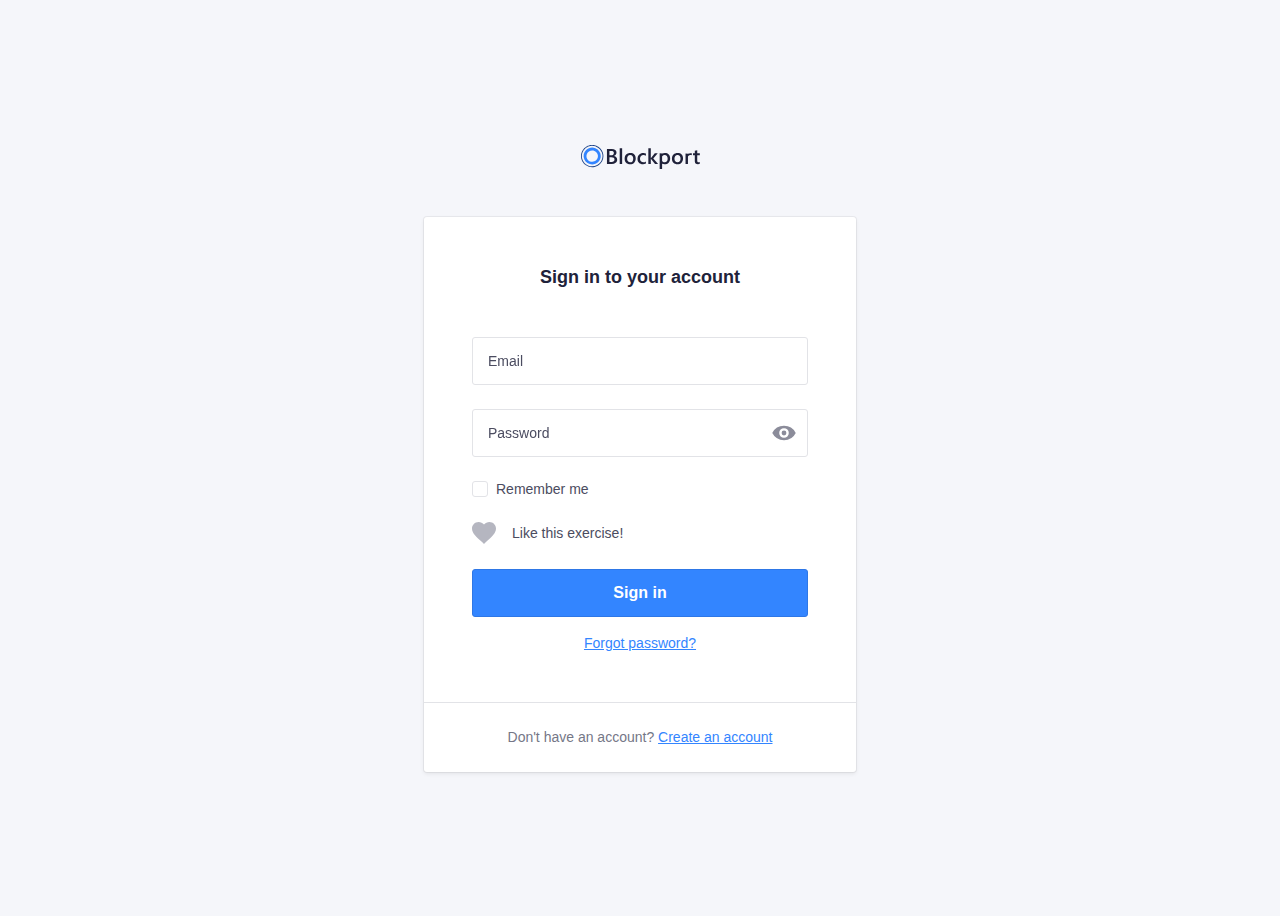
==== commit 7a12eb6b: "End like button" ====
--- a/index.html
+++ b/index.html
@@ -1,154 +1,191 @@
 <!DOCTYPE html>
 <html lang="en">
-    <head>
-        <meta charset="utf-8" />
-        <meta http-equiv="x-ua-compatible" content="ie=edge" />
-        <title>Blockport - Sign in</title>
-        <meta name="description" content="This is my HTML5 boilerplate." />
-        <meta name="viewport" content="width=device-width, initial-scale=1.0" />
-        <meta name="msapplication-TileColor" content="#3385FF" />
-        <meta name="theme-color" content="#3385FF" />
+	<head>
+		<meta charset="utf-8" />
+		<meta http-equiv="x-ua-compatible" content="ie=edge" />
+		<title>Blockport - Sign in</title>
+		<meta name="description" content="This is my HTML5 boilerplate." />
+		<meta name="viewport" content="width=device-width, initial-scale=1.0" />
+		<meta name="msapplication-TileColor" content="#3385FF" />
+		<meta name="theme-color" content="#3385FF" />
 
-        <link rel="apple-touch-icon" sizes="180x180" href="apple-touch-icon.png" />
-        <link rel="icon" type="image/png" sizes="32x32" href="favicon-32x32.png" />
-        <link rel="icon" type="image/png" sizes="16x16" href="favicon-16x16.png" />
-        <link rel="manifest" href="site.webmanifest" />
-        <link rel="mask-icon" href="safari-pinned-tab.svg" color="#3385FF" />
+		<link rel="apple-touch-icon" sizes="180x180" href="apple-touch-icon.png" />
+		<link rel="icon" type="image/png" sizes="32x32" href="favicon-32x32.png" />
+		<link rel="icon" type="image/png" sizes="16x16" href="favicon-16x16.png" />
+		<link rel="manifest" href="site.webmanifest" />
+		<link rel="mask-icon" href="safari-pinned-tab.svg" color="#3385FF" />
 
-        <link rel="stylesheet" href="css/normalize.css" />
-        <link rel="stylesheet" href="css/screen.css" />
-        <script src="script/app.js"></script>
-    </head>
-    <body>
-        <section class="o-row o-row--lg o-row--login">
-            <div class="o-container u-max-width-xs">
-                <h1 class="c-logo">
-                    <svg
-                        class="c-logo__symbol"
-                        viewBox="0 0 119 24"
-                        xmlns="http://www.w3.org/2000/svg"
-                    >
-                        <path
-                            class="c-logo__path c-logo__path--1"
-                            d="M25.9496128,18.9917356 L25.9496128,4.04231406 L30.7396633,4.04231406 C32.19945,4.04231406 33.3560606,4.35834712 34.2094949,4.99041321 C35.0252057,5.55089835 35.5052521,6.4769114 35.4896465,7.4598347 C35.5056187,8.25676883 35.2485893,9.03557965 34.7604209,9.6694215 C34.2511175,10.3119823 33.5500641,10.7791057 32.7570539,11.0042975 L32.7570539,11.0459504 C33.6957957,11.1207168 34.5764055,11.5260387 35.2392256,12.1884297 C35.8602694,12.8310744 36.1707912,13.6667769 36.1707912,14.6955372 C36.1979832,15.9155062 35.6268682,17.0730015 34.6382155,17.8016529 C33.6205051,18.5950413 32.3363468,18.9917356 30.7857407,18.9917356 L25.9496128,18.9917356 Z M41.1511616,18.9918689 L38.6990404,18.9918689 L38.6990404,3.18727869 L41.1511616,3.18727869 L41.1511616,18.9918689 Z M49.1105387,19.2396694 C47.4477441,19.2396694 46.1195118,18.741157 45.1258418,17.7441322 C44.1321717,16.7471074 43.6360046,15.4247934 43.6373401,13.7771901 C43.6373401,11.9841322 44.1548767,10.5838017 45.1899495,9.57619833 C46.2250223,8.56859504 47.6200337,8.06479338 49.3749832,8.06479338 C51.0591469,8.06479338 52.3720202,8.55471073 53.3136027,9.53454547 C54.2551852,10.5143802 54.7226376,11.8730579 54.7159596,13.6105785 C54.7159596,15.313719 54.2091077,16.677686 53.195404,17.7024794 C52.1817003,18.7272727 50.8200787,19.2396694 49.1105387,19.2396694 Z M64.9231145,18.4998347 C63.986548,19.011405 62.9292595,19.2667693 61.8599663,19.2396694 C60.2572727,19.2396694 58.9657689,18.7444628 57.9854545,17.7540496 C57.0051402,16.7636364 56.5136477,15.4796694 56.5109764,13.9021488 C56.5109764,12.1434711 57.0385299,10.7312397 58.0936364,9.66545453 C59.1487429,8.59966942 60.5611166,8.0661157 62.3307576,8.06479338 C63.2258904,8.04636779 64.1144193,8.22027864 64.9351347,8.57454547 L64.9351347,10.8277686 C64.2490961,10.2941313 63.4035149,10.0011171 62.5310943,9.99471073 C61.5738178,9.96365776 60.6492491,10.3415166 59.9928283,11.0320661 C59.3330526,11.7236364 59.003165,12.6287603 59.003165,13.747438 C59.003165,14.8661157 59.3136869,15.7381818 59.9347306,16.3636364 C60.5557744,17.0023141 61.3891751,17.3216529 62.4349327,17.3216529 C63.3470917,17.3090469 64.2260005,16.9806241 64.9191077,16.3933884 L64.9191077,18.4998347 L64.9231145,18.4998347 Z M77.1256229,18.9918689 L74.0304209,18.9918689 L69.8393771,13.8605902 L69.7973064,13.8605902 L69.7973064,18.9918689 L67.3451852,18.9918689 L67.3451852,3.18727869 L69.7973064,3.18727869 L69.7973064,13.2039344 L69.8393771,13.2039344 L73.7980303,8.31462295 L76.7349663,8.31462295 L72.2814815,13.4718689 L77.1256229,18.9918689 Z M118.81569,18.8747107 C118.223016,19.1343064 117.578072,19.2557712 116.930522,19.2297521 C114.839007,19.2297521 113.793249,18.2380165 113.793249,16.2545455 L113.793249,10.2128926 L111.990219,10.2128926 L111.990219,8.31669423 L113.793249,8.31669423 L113.793249,5.84528927 L116.235354,5.15702479 L116.235354,8.31669423 L118.81569,8.31669423 L118.81569,10.2128926 L116.235354,10.2128926 L116.235354,15.5504132 C116.235354,16.1824793 116.351549,16.6340496 116.583939,16.905124 C116.81633,17.1761983 117.202312,17.3084298 117.741886,17.3018182 C118.130518,17.3099664 118.50999,17.1844984 118.81569,16.9467769 L118.81569,18.8647934 L118.81569,18.8747107 Z M109.678333,8.12826445 C110.052664,8.12904551 110.426384,8.1582218 110.796212,8.21553718 L110.796212,10.2961983 C110.392833,10.129817 109.958979,10.0480952 109.522071,10.0561983 C108.65244,10.0185786 107.815007,10.3854441 107.258266,11.0479339 C107.143588,11.1960713 107.043624,11.3548242 106.959764,11.5219835 L106.959764,18.9917356 L104.519663,18.9917356 L104.519663,8.37818184 L106.959764,8.66776859 L106.959764,8.67768594 C107.814579,8.30025824 108.742499,8.11272598 109.678333,8.12826445 Z M96.4320707,19.2396694 C94.7692761,19.2396694 93.4410438,18.741157 92.4473737,17.7441322 C91.4537037,16.7471074 90.9575366,15.4247934 90.9588721,13.7771901 C90.9588721,11.9841322 91.4764087,10.5838017 92.5114815,9.57619833 C93.5465543,8.56859504 94.9415657,8.06479338 96.6965152,8.06479338 C98.3806789,8.06479338 99.6935522,8.55471073 100.635135,9.53454547 C101.576717,10.5143802 102.04417,11.8730579 102.037492,13.6105785 C102.037492,15.313719 101.53064,16.677686 100.516936,17.7024794 C99.5032323,18.7272727 98.1416107,19.2396694 96.4320707,19.2396694 Z M87.7494781,9.53454547 C88.6883893,10.5157025 89.1578451,11.873719 89.1578451,13.608595 C89.1591806,15.3117355 88.6523287,16.6757025 87.6372896,17.7004959 C86.6222504,18.7252892 85.258625,19.2376859 83.5464141,19.2376859 C82.7065422,19.2489838 81.8737089,19.0847473 81.1023064,18.7557025 L81.1023064,23.8968595 L78.6622054,23.8968595 L78.6622054,8.31471073 L81.1023064,8.60429752 C81.9552279,8.23296681 82.8792553,8.04891403 83.8108586,8.06479338 C85.5017003,8.06479338 86.8145736,8.55471073 87.7494781,9.53454547 Z M96.5422559,9.99471073 C95.6726247,9.95709108 94.8351921,10.3239565 94.2784512,10.9864463 C93.7241864,11.6476033 93.4470539,12.5580165 93.4470539,13.7176859 C93.4470539,14.8363636 93.7275253,15.7170248 94.288468,16.3596694 C94.8529651,17.0028668 95.6823515,17.3568733 96.5422559,17.3216529 C97.5038721,17.3216529 98.2424466,17.0056198 98.7579798,16.3735537 C99.273513,15.7414876 99.5366216,14.8416529 99.5473064,13.6740496 C99.5473064,12.4998347 99.28954,11.5927273 98.7740067,10.9527273 C98.2584735,10.3127273 97.5145568,9.99338845 96.5422559,9.99471073 Z M28.4438047,6.03570248 L28.4438047,10.286281 L30.0645286,10.286281 C30.9353255,10.286281 31.6178058,10.0833058 32.1119697,9.67735538 C32.6061335,9.27140494 32.8532155,8.69619836 32.8532155,7.95173555 C32.8532155,6.67305785 31.9897643,6.03371902 30.262862,6.03371902 L28.4418013,6.03371902 L28.4438047,6.03570248 Z M28.4438047,12.2796694 L28.4438047,17.0082644 L30.5813973,17.0082644 C31.5163019,17.0082644 32.237514,16.7947108 32.7450337,16.3676033 C33.2602043,15.9259125 33.5416601,15.2742418 33.5083165,14.6003306 C33.5083165,13.0505785 32.4238271,12.2757025 30.2548485,12.2757025 L28.4518182,12.2757025 L28.4438047,12.2796694 Z M49.226734,9.99471073 C48.3571028,9.95709108 47.5196702,10.3239565 46.9629293,10.9864463 C46.4086646,11.6476033 46.131532,12.5580165 46.131532,13.7176859 C46.131532,14.8363636 46.4120034,15.7170248 46.9729461,16.3596694 C47.5370578,17.0036033 48.3664998,17.3583638 49.226734,17.3236364 C50.1883502,17.3236364 50.9269247,17.0076033 51.4424579,16.3755372 C51.9579912,15.7434711 52.2157576,14.8436364 52.2157576,13.6760331 C52.2157576,12.5018182 51.9579912,11.5947107 51.4424579,10.9547107 C50.9269247,10.3147108 50.1883502,9.99471073 49.226734,9.99471073 Z M85.8803367,16.3735537 C86.3958699,15.738843 86.6543043,14.8390083 86.6556397,13.6740496 C86.6556397,12.4985124 86.3978733,11.591405 85.8823401,10.9527273 C85.3668068,10.3140496 84.6282323,9.99471073 83.6666162,9.99471073 C82.796985,9.95709108 81.9595523,10.3239565 81.4028114,10.9864463 C81.2895823,11.124335 81.1896456,11.2724196 81.1043098,11.4287603 L81.1043098,15.9153719 C81.6149937,16.8312057 82.6094895,17.3774459 83.6646128,17.3216529 C84.626229,17.3216529 85.3648035,17.0056198 85.8803367,16.3735537 Z"
-                        ></path>
-                        <path
-                            class="c-logo__path c-logo__path--2"
-                            d="M11.1988215,19.5867769 C7.72899435,19.5891833 4.59940205,17.5218316 3.26949789,14.3488101 C1.93959376,11.1757885 2.67130845,7.5220381 5.12341434,5.09144786 C7.57552021,2.66085764 11.2650639,1.93214337 14.4714645,3.24513351 C17.6778651,4.55812363 19.7696074,7.65421885 19.771229,11.0895868 C19.7679239,15.7772288 15.9334776,19.5780304 11.1988215,19.5867769 Z M11.1988215,5.38314051 C8.86509736,5.38073339 6.75988968,6.77093308 5.86550131,8.90506387 C4.97111293,11.0391947 5.46382249,13.496632 7.11372873,15.1307206 C8.76363496,16.7648092 11.2455511,17.2534798 13.4013998,16.3687158 C15.5572486,15.4839518 16.962125,13.4001349 16.9605051,11.0895868 C16.9572,7.93949107 14.3805102,5.38572999 11.1988215,5.37917355 L11.1988215,5.38314051 Z"
-                        ></path>
-                        <path
-                            class="c-logo__path c-logo__path--3"
-                            d="M21.2917845,15.8796694 C21.3118182,15.8380165 21.3358586,15.8023141 21.3558923,15.7606612 C22.6443671,13.0744887 22.7786498,9.98607785 21.7280964,7.20021549 C20.6775431,4.41435317 18.5317957,2.16875244 15.7805219,0.975867769 L15.7805219,0.96 C15.6683333,0.910413222 15.5541414,0.874710744 15.4419529,0.82909091 C15.2937037,0.767603308 15.1434512,0.710082645 14.9931987,0.656528927 C14.792862,0.583140496 14.5925253,0.517685949 14.378165,0.458181816 C14.2319192,0.414545453 14.0856734,0.374876033 13.9394276,0.337190082 C13.7203928,0.281652893 13.501358,0.23338843 13.2823232,0.192396694 C13.1480976,0.16661157 13.0138721,0.144793388 12.8816498,0.124958678 C12.6546016,0.0905785125 12.4275533,0.0634710744 12.2005051,0.0436363637 C12.0762963,0.0337190082 11.9500842,0.0238016529 11.8258754,0.0178512397 C11.5881425,0.00462809917 11.3510774,-0.000661157024 11.1146801,0.00198347107 C10.988468,0.00198347107 10.8622559,0.00198347107 10.7380471,0.0119008265 C10.5076599,0.0218181818 10.2792761,0.0376859504 10.0528956,0.0614876034 C9.9146633,0.0753719009 9.77843434,0.0932231406 9.64220539,0.113057851 C9.44186869,0.142809918 9.22350168,0.176528926 9.01715488,0.218181818 C8.86089226,0.249917356 8.70462963,0.283636364 8.548367,0.321322314 C8.39210438,0.359008265 8.18575758,0.412561983 8.00745791,0.466115701 C7.82915825,0.519669423 7.65286195,0.577190081 7.47656566,0.638677688 C7.30026936,0.70016529 7.17405724,0.747768594 7.02580808,0.807272727 C6.82547138,0.884628098 6.63715488,0.969917355 6.44483165,1.05719008 C6.31861953,1.11471074 6.19441077,1.17421488 6.07220539,1.23768595 C5.87186869,1.34082644 5.67153199,1.45190082 5.47119529,1.56694215 C5.36301347,1.63041322 5.25683502,1.69586777 5.15065657,1.76528926 C4.95165543,1.89752066 4.75666107,2.02975207 4.5656734,2.16198347 C4.46416949,2.23603306 4.36400114,2.31140496 4.26516835,2.38809918 C4.07952302,2.52958678 3.89721661,2.67834711 3.71824916,2.83438017 C3.61607744,2.92363636 3.51791246,3.0168595 3.41774411,3.11008265 C3.25747475,3.26347108 3.10121212,3.42214876 2.94895623,3.5861157 C2.84678451,3.69719008 2.74861953,3.81024794 2.64845118,3.92528926 C2.51021886,4.08793389 2.37599327,4.25454547 2.24777778,4.42512397 C2.15161616,4.55206611 2.05946128,4.68099175 1.96930976,4.82181816 C1.90119529,4.92099175 1.82506734,5.0201653 1.75895623,5.11537188 C1.69284512,5.2105785 1.65878788,5.29190081 1.60670034,5.37917355 C1.53457912,5.49818184 1.46446128,5.61917355 1.40636364,5.74214876 C1.28415825,5.96231406 1.16796296,6.18446282 1.06178451,6.40859504 C1.02372054,6.44826445 0.995673401,6.49586778 0.981649832,6.54148761 C0.967626263,6.58710744 0.939579125,6.65454547 0.915538721,6.71008265 C0.808692479,6.95471075 0.711863077,7.20132232 0.625050505,7.44991735 C0.588989899,7.55438018 0.55426487,7.65884298 0.520875421,7.76330577 C0.444747475,8.00528927 0.377968575,8.24793388 0.320538721,8.49123966 C0.291156005,8.61157023 0.263776655,8.73190084 0.238400673,8.85223141 C0.191655443,9.07966942 0.152255892,9.30710742 0.12020202,9.53454547 C0.10016835,9.67338842 0.0821380471,9.81024795 0.0681144781,9.9490909 C0.0460774411,10.1613223 0.0320538721,10.3715703 0.022037037,10.5838017 C0.022037037,10.7365289 0.010016835,10.8872727 0.010016835,11.04 C0.010016835,11.2383471 0.010016835,11.4366942 0.026043771,11.6350413 C0.026043771,11.7917356 0.0440740741,11.9484297 0.0580976431,12.105124 C0.0761279461,12.3034711 0.104175084,12.5018182 0.132222222,12.7001653 C0.146245791,12.8429752 0.18030303,13.0036364 0.2003367,13.1543802 C0.238400673,13.3527273 0.286481481,13.5510744 0.336565657,13.7494215 C0.380639731,13.8961983 0.406683502,14.0330579 0.446750842,14.1758678 C0.506851852,14.3742149 0.576969697,14.5844628 0.647087542,14.7867769 C0.693164983,14.9157025 0.739242424,15.0446281 0.789326599,15.1715703 C0.871464646,15.3699174 0.963619529,15.5801653 1.05777778,15.7804959 C1.11387205,15.8995041 1.16996633,16.0185124 1.23006734,16.1355372 C1.33223906,16.3338843 1.44242424,16.5322314 1.55461279,16.7166942 C1.62473064,16.8357025 1.69484848,16.9527273 1.76897306,17.0677686 C1.88316498,17.2442975 2.00537037,17.4168595 2.12957912,17.587438 C2.21973064,17.7123967 2.31188552,17.8353719 2.40804714,17.9563636 C2.50420875,18.0773554 2.65646465,18.2519008 2.78468013,18.3966942 C2.91289562,18.5414876 3.02308081,18.6644628 3.14929293,18.7933884 C3.27550505,18.9223141 3.3876936,19.027438 3.51190236,19.1424794 C3.63611111,19.2575206 3.81841751,19.4241322 3.98069024,19.5590082 C4.09287879,19.6522314 4.20907407,19.7434711 4.32727273,19.8327273 C4.50957912,19.9735537 4.69388889,20.1084297 4.88621212,20.2294215 C4.9362963,20.2631405 4.98037037,20.3008265 5.03045455,20.3345455 C7.52290169,21.989742 10.5859073,22.5756212 13.5217147,21.9587191 C16.4575222,21.3418171 19.0161165,19.5746694 20.6146465,17.0598347 L20.6266667,17.0598347 C20.6647306,17.0003306 20.6947811,16.9368595 20.7328451,16.8753719 C20.8149832,16.7424794 20.8911111,16.6036364 20.9692424,16.4647934 C21.0854377,16.2763636 21.1936195,16.08 21.2917845,15.8796694 Z M6.96771044,20.4198347 C6.40765296,20.1694737 5.87129224,19.8701033 5.36501684,19.5252893 C5.18671717,19.4042975 5.01442761,19.2773554 4.84614478,19.1464463 C4.73996633,19.065124 4.63378788,18.9818182 4.53161616,18.8965289 C4.38136364,18.7715703 4.23912458,18.6406612 4.09888889,18.5097521 C3.9586532,18.378843 3.87451178,18.2995041 3.76632997,18.1884297 C3.65814815,18.0773554 3.53794613,17.9444628 3.42976431,17.8214876 C3.32158249,17.6985124 3.19737374,17.5557025 3.08718855,17.4247934 C2.97700337,17.2938843 2.91489899,17.1986777 2.83075758,17.0836364 C2.71656566,16.9249587 2.60237374,16.766281 2.49819865,16.6036364 C2.43008418,16.4965289 2.36597643,16.3894215 2.29786195,16.2803306 C2.19368687,16.1038017 2.09752525,15.9252893 1.9973569,15.7447934 C1.94126263,15.6376859 1.89117845,15.528595 1.83909091,15.4195041 C1.7609596,15.2231405 1.67681818,15.0386777 1.60069024,14.8482644 C1.55461279,14.7332231 1.51454545,14.6161983 1.47247475,14.501157 C1.40436027,14.3127273 1.34025253,14.1242975 1.28415825,13.9319008 C1.24609428,13.8029752 1.2140404,13.6760331 1.18198653,13.5490909 C1.13590909,13.3626446 1.09183502,13.1761983 1.05577441,12.9897521 C1.02973064,12.8429752 1.0076936,12.7140496 0.981649832,12.5771901 C0.953602694,12.3927273 0.92956229,12.2082644 0.911531987,12.0218182 C0.897508418,11.8809918 0.889494949,11.7401653 0.881481481,11.5993388 C0.881481481,11.4109091 0.865454545,11.2224794 0.865454545,11.0340496 C0.865454545,10.8971901 0.865454545,10.7603306 0.877474747,10.6254545 C0.877474747,10.4271074 0.899511785,10.2287603 0.919545455,10.0304132 C0.931565657,9.90743803 0.94959596,9.78247936 0.965622896,9.65950414 C0.995673401,9.44528927 1.03173401,9.23107436 1.07580808,9.01884299 C1.09784512,8.91173555 1.12188552,8.80462812 1.14792929,8.69950414 C1.20402357,8.47074382 1.27080247,8.24330577 1.34826599,8.01719009 C1.37764871,7.9246281 1.408367,7.83206612 1.44042088,7.73950414 C1.52189113,7.50545453 1.61204265,7.2740496 1.71087542,7.04528927 C1.75094276,6.95206611 1.7910101,6.86082645 1.83508418,6.76958679 C1.93525253,6.55537188 2.03542088,6.3490909 2.15762626,6.14479338 C2.21973064,6.03570248 2.27983165,5.92661158 2.34594276,5.81752064 C2.45412458,5.63900825 2.5683165,5.46644628 2.68651515,5.29586778 C2.7686532,5.17685949 2.85279461,5.0598347 2.93893939,4.94479338 C3.06047699,4.7847934 3.18602133,4.62876031 3.31557239,4.47669423 C3.40505612,4.36826447 3.49520763,4.26710742 3.58602694,4.17322312 C3.73026936,4.01983471 3.87718294,3.86842975 4.02676768,3.71900826 C4.11491582,3.63438017 4.20506734,3.55173554 4.29722222,3.47107438 C4.46016275,3.32694215 4.62710998,3.18809917 4.79806397,3.05454545 C4.88754769,2.98446281 4.978367,2.91834711 5.07052189,2.85619835 C5.24815375,2.72396694 5.42912458,2.60099173 5.61343434,2.48727273 C5.71093152,2.42512397 5.80909651,2.36561983 5.90792929,2.30876033 C6.09090349,2.20165289 6.27654882,2.09983471 6.46486532,2.00330579 C6.57705387,1.94644628 6.69057799,1.89157025 6.80543771,1.83867769 C6.98306957,1.75669422 7.16203704,1.67933884 7.34234007,1.60661157 C7.47589785,1.55239669 7.61413018,1.50082645 7.75703704,1.45190082 C7.91864196,1.39504132 8.08225029,1.34214876 8.24786195,1.29322314 C8.41347361,1.24429752 8.57975307,1.2 8.74670034,1.16033058 C8.8896072,1.12595041 9.03318182,1.09421488 9.17742424,1.06512397 C9.36841191,1.02677686 9.56073514,0.994380165 9.75439394,0.967933885 C9.87993826,0.950743802 10.0061504,0.934876033 10.1330303,0.920330577 C10.3440516,0.899173554 10.5557407,0.883966942 10.7680976,0.874710744 L11.1126768,0.874710744 C11.3317116,0.874710744 11.5514141,0.880000001 11.7717845,0.890578513 L12.1143603,0.914380167 C12.3307239,0.932892563 12.5464197,0.958677687 12.7614478,0.991735538 C12.8829854,1.01024793 13.004523,1.0307438 13.1260606,1.05322314 C13.330404,1.09157025 13.5347475,1.13652893 13.7390909,1.18809918 C13.8713131,1.22181818 14.0035354,1.25752066 14.1397643,1.29719008 C14.3320875,1.35404959 14.523743,1.41619835 14.7147306,1.48363636 C14.8509596,1.53322314 14.9851852,1.58479339 15.115404,1.64033058 C17.755199,2.69780719 19.8336285,4.79210648 20.8551251,7.42387715 C21.8766218,10.0556478 21.7496417,12.9890377 20.5044613,15.5246281 C20.4123064,15.7229752 20.3041246,15.8975206 20.207963,16.08 C20.1378451,16.2029752 20.0697306,16.3279339 19.9956061,16.4489256 C17.2731751,20.8198837 11.7011151,22.517402 6.96771044,20.4178512 L6.96771044,20.4198347 Z"
-                        ></path>
-                    </svg>
-                </h1>
-                <form class="c-card" action="#">
-                    <div class="c-card__body">
-                        <h2 class="c-card__title">Sign in to your account</h2>
-                        <p class="c-form-field js-email-field">
-                            <label class="c-label js-email-error-message" for="username">
-                                Email
-                            </label>
-                            <input
-                                class="c-input js-email-input"
-                                type="email"
-                                name="username"
-                                id="username"
-                                required
-                            />
-                        </p>
-                        <p class="c-form-field js-password-field">
-                            <label class="c-label js-password-error-message" for="password">
-                                Password
-                            </label>
-                            <span class="c-custom-password-container">
-                                <input
-                                    class="c-input js-pw-input js-password-input"
-                                    type="password"
-                                    name="password"
-                                    id="password"
-                                    required
-                                />
-                                <span class="c-custom-password-toggle">
-                                    <input
-                                        class="o-hide-accessible c-option c-option--hidden js-pw-toggle"
-                                        type="checkbox"
-                                        id="togglepw"
-                                        checked
-                                    />
-                                    <label
-                                        class="c-label c-label--option c-custom-password"
-                                        for="togglepw"
-                                    >
-                                        <svg
-                                            class="c-password-symbol c-password-symbol-show"
-                                            xmlns="http://www.w3.org/2000/svg"
-                                            viewBox="0 0 20 20"
-                                        >
-                                            <path
-                                                d="M6.4,133.876a11,11,0,0,1,19.571-.061l.029.061a11,11,0,0,1-19.571.061l-.029-.061Zm9.8,4a4,4,0,1,0,0-8h0a4,4,0,0,0,0,8Zm0-2a2,2,0,0,1,0-4h0a2,2,0,1,1,0,4Z"
-                                                transform="translate(-6.2 -123.876)"
-                                            />
-                                        </svg>
-                                        <svg
-                                            class="c-password-symbol c-password-symbol-hidden"
-                                            xmlns="http://www.w3.org/2000/svg"
-                                            viewBox="0 0 20 20"
-                                        >
-                                            <path
-                                                d="M19.009,73.18l-1.77,1.78a3.908,3.908,0,0,0-1.037-.137,4,4,0,0,0-3.857,5.065l-.007-.028-2.76,2.75A11.106,11.106,0,0,1,6.4,78.82,11.014,11.014,0,0,1,19.076,73.2L19,73.18Zm3.8,1.85a11.163,11.163,0,0,1,3.2,3.79,11.014,11.014,0,0,1-12.7,5.622l.077.018,1.77-1.78a3.907,3.907,0,0,0,1.037.137,4,4,0,0,0,3.857-5.065l.007.028,2.76-2.75Zm-.25-3.99,1.42,1.42L9.839,86.6l-1.42-1.42Z"
-                                                transform="translate(-6.199 -68.82)"
-                                            />
-                                        </svg>
-                                    </label>
-                                </span>
-                            </span>
-                        </p>
-                        <!-- Custom checkbox -->
-                        <p class="c-form-field c-form-field--option">
-                            <input
-                                class="o-hide-accessible c-option c-option--hidden js-remember-input"
-                                type="checkbox"
-                                id="customRememberme"
-                            />
-                            <label
-                                class="c-label c-label--option c-custom-option js-remember-label"
-                                for="customRememberme"
-                            >
-                                <span
-                                    class="c-custom-option__fake-input c-custom-option__fake-input--checkbox"
-                                >
-                                    <svg
-                                        class="c-custom-option__symbol"
-                                        xmlns="http://www.w3.org/2000/svg"
-                                        viewBox="0 0 9 6.75"
-                                    >
-                                        <path
-                                            d="M4.75,9.5a1,1,0,0,1-.707-.293l-2.25-2.25A1,1,0,1,1,3.207,5.543L4.75,7.086,8.793,3.043a1,1,0,0,1,1.414,1.414l-4.75,4.75A1,1,0,0,1,4.75,9.5"
-                                            transform="translate(-1.5 -2.75)"
-                                        />
-                                    </svg>
-                                </span>
-                                Remember me
-                            </label>
-                        </p>
-                        <p class="u-mb-md">
-                            <!-- Button -->
-                            <button class="o-button-reset c-button js-sign-in-button">
-                                Sign in
-                            </button>
-                        </p>
-                        <p class="u-text-sm u-align-text-center">
-                            <a href="#!"> Forgot password? </a>
-                        </p>
-                    </div>
-                    <div class="c-card__footer">
-                        <p class="u-align-text-center u-text-sm u-color-neutral-dark">
-                            Don't have an account? <a href="#">Create an account</a>
-                        </p>
-                    </div>
-                </form>
-            </div>
-        </section>
-    </body>
+		<link rel="stylesheet" href="css/normalize.css" />
+		<link rel="stylesheet" href="css/screen.css" />
+		<script src="script/app.js"></script>
+	</head>
+	<body>
+		<section class="o-row o-row--lg o-row--login">
+			<div class="o-container u-max-width-xs">
+				<h1 class="c-logo">
+					<svg
+						class="c-logo__symbol"
+						viewBox="0 0 119 24"
+						xmlns="http://www.w3.org/2000/svg"
+					>
+						<path
+							class="c-logo__path c-logo__path--1"
+							d="M25.9496128,18.9917356 L25.9496128,4.04231406 L30.7396633,4.04231406 C32.19945,4.04231406 33.3560606,4.35834712 34.2094949,4.99041321 C35.0252057,5.55089835 35.5052521,6.4769114 35.4896465,7.4598347 C35.5056187,8.25676883 35.2485893,9.03557965 34.7604209,9.6694215 C34.2511175,10.3119823 33.5500641,10.7791057 32.7570539,11.0042975 L32.7570539,11.0459504 C33.6957957,11.1207168 34.5764055,11.5260387 35.2392256,12.1884297 C35.8602694,12.8310744 36.1707912,13.6667769 36.1707912,14.6955372 C36.1979832,15.9155062 35.6268682,17.0730015 34.6382155,17.8016529 C33.6205051,18.5950413 32.3363468,18.9917356 30.7857407,18.9917356 L25.9496128,18.9917356 Z M41.1511616,18.9918689 L38.6990404,18.9918689 L38.6990404,3.18727869 L41.1511616,3.18727869 L41.1511616,18.9918689 Z M49.1105387,19.2396694 C47.4477441,19.2396694 46.1195118,18.741157 45.1258418,17.7441322 C44.1321717,16.7471074 43.6360046,15.4247934 43.6373401,13.7771901 C43.6373401,11.9841322 44.1548767,10.5838017 45.1899495,9.57619833 C46.2250223,8.56859504 47.6200337,8.06479338 49.3749832,8.06479338 C51.0591469,8.06479338 52.3720202,8.55471073 53.3136027,9.53454547 C54.2551852,10.5143802 54.7226376,11.8730579 54.7159596,13.6105785 C54.7159596,15.313719 54.2091077,16.677686 53.195404,17.7024794 C52.1817003,18.7272727 50.8200787,19.2396694 49.1105387,19.2396694 Z M64.9231145,18.4998347 C63.986548,19.011405 62.9292595,19.2667693 61.8599663,19.2396694 C60.2572727,19.2396694 58.9657689,18.7444628 57.9854545,17.7540496 C57.0051402,16.7636364 56.5136477,15.4796694 56.5109764,13.9021488 C56.5109764,12.1434711 57.0385299,10.7312397 58.0936364,9.66545453 C59.1487429,8.59966942 60.5611166,8.0661157 62.3307576,8.06479338 C63.2258904,8.04636779 64.1144193,8.22027864 64.9351347,8.57454547 L64.9351347,10.8277686 C64.2490961,10.2941313 63.4035149,10.0011171 62.5310943,9.99471073 C61.5738178,9.96365776 60.6492491,10.3415166 59.9928283,11.0320661 C59.3330526,11.7236364 59.003165,12.6287603 59.003165,13.747438 C59.003165,14.8661157 59.3136869,15.7381818 59.9347306,16.3636364 C60.5557744,17.0023141 61.3891751,17.3216529 62.4349327,17.3216529 C63.3470917,17.3090469 64.2260005,16.9806241 64.9191077,16.3933884 L64.9191077,18.4998347 L64.9231145,18.4998347 Z M77.1256229,18.9918689 L74.0304209,18.9918689 L69.8393771,13.8605902 L69.7973064,13.8605902 L69.7973064,18.9918689 L67.3451852,18.9918689 L67.3451852,3.18727869 L69.7973064,3.18727869 L69.7973064,13.2039344 L69.8393771,13.2039344 L73.7980303,8.31462295 L76.7349663,8.31462295 L72.2814815,13.4718689 L77.1256229,18.9918689 Z M118.81569,18.8747107 C118.223016,19.1343064 117.578072,19.2557712 116.930522,19.2297521 C114.839007,19.2297521 113.793249,18.2380165 113.793249,16.2545455 L113.793249,10.2128926 L111.990219,10.2128926 L111.990219,8.31669423 L113.793249,8.31669423 L113.793249,5.84528927 L116.235354,5.15702479 L116.235354,8.31669423 L118.81569,8.31669423 L118.81569,10.2128926 L116.235354,10.2128926 L116.235354,15.5504132 C116.235354,16.1824793 116.351549,16.6340496 116.583939,16.905124 C116.81633,17.1761983 117.202312,17.3084298 117.741886,17.3018182 C118.130518,17.3099664 118.50999,17.1844984 118.81569,16.9467769 L118.81569,18.8647934 L118.81569,18.8747107 Z M109.678333,8.12826445 C110.052664,8.12904551 110.426384,8.1582218 110.796212,8.21553718 L110.796212,10.2961983 C110.392833,10.129817 109.958979,10.0480952 109.522071,10.0561983 C108.65244,10.0185786 107.815007,10.3854441 107.258266,11.0479339 C107.143588,11.1960713 107.043624,11.3548242 106.959764,11.5219835 L106.959764,18.9917356 L104.519663,18.9917356 L104.519663,8.37818184 L106.959764,8.66776859 L106.959764,8.67768594 C107.814579,8.30025824 108.742499,8.11272598 109.678333,8.12826445 Z M96.4320707,19.2396694 C94.7692761,19.2396694 93.4410438,18.741157 92.4473737,17.7441322 C91.4537037,16.7471074 90.9575366,15.4247934 90.9588721,13.7771901 C90.9588721,11.9841322 91.4764087,10.5838017 92.5114815,9.57619833 C93.5465543,8.56859504 94.9415657,8.06479338 96.6965152,8.06479338 C98.3806789,8.06479338 99.6935522,8.55471073 100.635135,9.53454547 C101.576717,10.5143802 102.04417,11.8730579 102.037492,13.6105785 C102.037492,15.313719 101.53064,16.677686 100.516936,17.7024794 C99.5032323,18.7272727 98.1416107,19.2396694 96.4320707,19.2396694 Z M87.7494781,9.53454547 C88.6883893,10.5157025 89.1578451,11.873719 89.1578451,13.608595 C89.1591806,15.3117355 88.6523287,16.6757025 87.6372896,17.7004959 C86.6222504,18.7252892 85.258625,19.2376859 83.5464141,19.2376859 C82.7065422,19.2489838 81.8737089,19.0847473 81.1023064,18.7557025 L81.1023064,23.8968595 L78.6622054,23.8968595 L78.6622054,8.31471073 L81.1023064,8.60429752 C81.9552279,8.23296681 82.8792553,8.04891403 83.8108586,8.06479338 C85.5017003,8.06479338 86.8145736,8.55471073 87.7494781,9.53454547 Z M96.5422559,9.99471073 C95.6726247,9.95709108 94.8351921,10.3239565 94.2784512,10.9864463 C93.7241864,11.6476033 93.4470539,12.5580165 93.4470539,13.7176859 C93.4470539,14.8363636 93.7275253,15.7170248 94.288468,16.3596694 C94.8529651,17.0028668 95.6823515,17.3568733 96.5422559,17.3216529 C97.5038721,17.3216529 98.2424466,17.0056198 98.7579798,16.3735537 C99.273513,15.7414876 99.5366216,14.8416529 99.5473064,13.6740496 C99.5473064,12.4998347 99.28954,11.5927273 98.7740067,10.9527273 C98.2584735,10.3127273 97.5145568,9.99338845 96.5422559,9.99471073 Z M28.4438047,6.03570248 L28.4438047,10.286281 L30.0645286,10.286281 C30.9353255,10.286281 31.6178058,10.0833058 32.1119697,9.67735538 C32.6061335,9.27140494 32.8532155,8.69619836 32.8532155,7.95173555 C32.8532155,6.67305785 31.9897643,6.03371902 30.262862,6.03371902 L28.4418013,6.03371902 L28.4438047,6.03570248 Z M28.4438047,12.2796694 L28.4438047,17.0082644 L30.5813973,17.0082644 C31.5163019,17.0082644 32.237514,16.7947108 32.7450337,16.3676033 C33.2602043,15.9259125 33.5416601,15.2742418 33.5083165,14.6003306 C33.5083165,13.0505785 32.4238271,12.2757025 30.2548485,12.2757025 L28.4518182,12.2757025 L28.4438047,12.2796694 Z M49.226734,9.99471073 C48.3571028,9.95709108 47.5196702,10.3239565 46.9629293,10.9864463 C46.4086646,11.6476033 46.131532,12.5580165 46.131532,13.7176859 C46.131532,14.8363636 46.4120034,15.7170248 46.9729461,16.3596694 C47.5370578,17.0036033 48.3664998,17.3583638 49.226734,17.3236364 C50.1883502,17.3236364 50.9269247,17.0076033 51.4424579,16.3755372 C51.9579912,15.7434711 52.2157576,14.8436364 52.2157576,13.6760331 C52.2157576,12.5018182 51.9579912,11.5947107 51.4424579,10.9547107 C50.9269247,10.3147108 50.1883502,9.99471073 49.226734,9.99471073 Z M85.8803367,16.3735537 C86.3958699,15.738843 86.6543043,14.8390083 86.6556397,13.6740496 C86.6556397,12.4985124 86.3978733,11.591405 85.8823401,10.9527273 C85.3668068,10.3140496 84.6282323,9.99471073 83.6666162,9.99471073 C82.796985,9.95709108 81.9595523,10.3239565 81.4028114,10.9864463 C81.2895823,11.124335 81.1896456,11.2724196 81.1043098,11.4287603 L81.1043098,15.9153719 C81.6149937,16.8312057 82.6094895,17.3774459 83.6646128,17.3216529 C84.626229,17.3216529 85.3648035,17.0056198 85.8803367,16.3735537 Z"
+						></path>
+						<path
+							class="c-logo__path c-logo__path--2"
+							d="M11.1988215,19.5867769 C7.72899435,19.5891833 4.59940205,17.5218316 3.26949789,14.3488101 C1.93959376,11.1757885 2.67130845,7.5220381 5.12341434,5.09144786 C7.57552021,2.66085764 11.2650639,1.93214337 14.4714645,3.24513351 C17.6778651,4.55812363 19.7696074,7.65421885 19.771229,11.0895868 C19.7679239,15.7772288 15.9334776,19.5780304 11.1988215,19.5867769 Z M11.1988215,5.38314051 C8.86509736,5.38073339 6.75988968,6.77093308 5.86550131,8.90506387 C4.97111293,11.0391947 5.46382249,13.496632 7.11372873,15.1307206 C8.76363496,16.7648092 11.2455511,17.2534798 13.4013998,16.3687158 C15.5572486,15.4839518 16.962125,13.4001349 16.9605051,11.0895868 C16.9572,7.93949107 14.3805102,5.38572999 11.1988215,5.37917355 L11.1988215,5.38314051 Z"
+						></path>
+						<path
+							class="c-logo__path c-logo__path--3"
+							d="M21.2917845,15.8796694 C21.3118182,15.8380165 21.3358586,15.8023141 21.3558923,15.7606612 C22.6443671,13.0744887 22.7786498,9.98607785 21.7280964,7.20021549 C20.6775431,4.41435317 18.5317957,2.16875244 15.7805219,0.975867769 L15.7805219,0.96 C15.6683333,0.910413222 15.5541414,0.874710744 15.4419529,0.82909091 C15.2937037,0.767603308 15.1434512,0.710082645 14.9931987,0.656528927 C14.792862,0.583140496 14.5925253,0.517685949 14.378165,0.458181816 C14.2319192,0.414545453 14.0856734,0.374876033 13.9394276,0.337190082 C13.7203928,0.281652893 13.501358,0.23338843 13.2823232,0.192396694 C13.1480976,0.16661157 13.0138721,0.144793388 12.8816498,0.124958678 C12.6546016,0.0905785125 12.4275533,0.0634710744 12.2005051,0.0436363637 C12.0762963,0.0337190082 11.9500842,0.0238016529 11.8258754,0.0178512397 C11.5881425,0.00462809917 11.3510774,-0.000661157024 11.1146801,0.00198347107 C10.988468,0.00198347107 10.8622559,0.00198347107 10.7380471,0.0119008265 C10.5076599,0.0218181818 10.2792761,0.0376859504 10.0528956,0.0614876034 C9.9146633,0.0753719009 9.77843434,0.0932231406 9.64220539,0.113057851 C9.44186869,0.142809918 9.22350168,0.176528926 9.01715488,0.218181818 C8.86089226,0.249917356 8.70462963,0.283636364 8.548367,0.321322314 C8.39210438,0.359008265 8.18575758,0.412561983 8.00745791,0.466115701 C7.82915825,0.519669423 7.65286195,0.577190081 7.47656566,0.638677688 C7.30026936,0.70016529 7.17405724,0.747768594 7.02580808,0.807272727 C6.82547138,0.884628098 6.63715488,0.969917355 6.44483165,1.05719008 C6.31861953,1.11471074 6.19441077,1.17421488 6.07220539,1.23768595 C5.87186869,1.34082644 5.67153199,1.45190082 5.47119529,1.56694215 C5.36301347,1.63041322 5.25683502,1.69586777 5.15065657,1.76528926 C4.95165543,1.89752066 4.75666107,2.02975207 4.5656734,2.16198347 C4.46416949,2.23603306 4.36400114,2.31140496 4.26516835,2.38809918 C4.07952302,2.52958678 3.89721661,2.67834711 3.71824916,2.83438017 C3.61607744,2.92363636 3.51791246,3.0168595 3.41774411,3.11008265 C3.25747475,3.26347108 3.10121212,3.42214876 2.94895623,3.5861157 C2.84678451,3.69719008 2.74861953,3.81024794 2.64845118,3.92528926 C2.51021886,4.08793389 2.37599327,4.25454547 2.24777778,4.42512397 C2.15161616,4.55206611 2.05946128,4.68099175 1.96930976,4.82181816 C1.90119529,4.92099175 1.82506734,5.0201653 1.75895623,5.11537188 C1.69284512,5.2105785 1.65878788,5.29190081 1.60670034,5.37917355 C1.53457912,5.49818184 1.46446128,5.61917355 1.40636364,5.74214876 C1.28415825,5.96231406 1.16796296,6.18446282 1.06178451,6.40859504 C1.02372054,6.44826445 0.995673401,6.49586778 0.981649832,6.54148761 C0.967626263,6.58710744 0.939579125,6.65454547 0.915538721,6.71008265 C0.808692479,6.95471075 0.711863077,7.20132232 0.625050505,7.44991735 C0.588989899,7.55438018 0.55426487,7.65884298 0.520875421,7.76330577 C0.444747475,8.00528927 0.377968575,8.24793388 0.320538721,8.49123966 C0.291156005,8.61157023 0.263776655,8.73190084 0.238400673,8.85223141 C0.191655443,9.07966942 0.152255892,9.30710742 0.12020202,9.53454547 C0.10016835,9.67338842 0.0821380471,9.81024795 0.0681144781,9.9490909 C0.0460774411,10.1613223 0.0320538721,10.3715703 0.022037037,10.5838017 C0.022037037,10.7365289 0.010016835,10.8872727 0.010016835,11.04 C0.010016835,11.2383471 0.010016835,11.4366942 0.026043771,11.6350413 C0.026043771,11.7917356 0.0440740741,11.9484297 0.0580976431,12.105124 C0.0761279461,12.3034711 0.104175084,12.5018182 0.132222222,12.7001653 C0.146245791,12.8429752 0.18030303,13.0036364 0.2003367,13.1543802 C0.238400673,13.3527273 0.286481481,13.5510744 0.336565657,13.7494215 C0.380639731,13.8961983 0.406683502,14.0330579 0.446750842,14.1758678 C0.506851852,14.3742149 0.576969697,14.5844628 0.647087542,14.7867769 C0.693164983,14.9157025 0.739242424,15.0446281 0.789326599,15.1715703 C0.871464646,15.3699174 0.963619529,15.5801653 1.05777778,15.7804959 C1.11387205,15.8995041 1.16996633,16.0185124 1.23006734,16.1355372 C1.33223906,16.3338843 1.44242424,16.5322314 1.55461279,16.7166942 C1.62473064,16.8357025 1.69484848,16.9527273 1.76897306,17.0677686 C1.88316498,17.2442975 2.00537037,17.4168595 2.12957912,17.587438 C2.21973064,17.7123967 2.31188552,17.8353719 2.40804714,17.9563636 C2.50420875,18.0773554 2.65646465,18.2519008 2.78468013,18.3966942 C2.91289562,18.5414876 3.02308081,18.6644628 3.14929293,18.7933884 C3.27550505,18.9223141 3.3876936,19.027438 3.51190236,19.1424794 C3.63611111,19.2575206 3.81841751,19.4241322 3.98069024,19.5590082 C4.09287879,19.6522314 4.20907407,19.7434711 4.32727273,19.8327273 C4.50957912,19.9735537 4.69388889,20.1084297 4.88621212,20.2294215 C4.9362963,20.2631405 4.98037037,20.3008265 5.03045455,20.3345455 C7.52290169,21.989742 10.5859073,22.5756212 13.5217147,21.9587191 C16.4575222,21.3418171 19.0161165,19.5746694 20.6146465,17.0598347 L20.6266667,17.0598347 C20.6647306,17.0003306 20.6947811,16.9368595 20.7328451,16.8753719 C20.8149832,16.7424794 20.8911111,16.6036364 20.9692424,16.4647934 C21.0854377,16.2763636 21.1936195,16.08 21.2917845,15.8796694 Z M6.96771044,20.4198347 C6.40765296,20.1694737 5.87129224,19.8701033 5.36501684,19.5252893 C5.18671717,19.4042975 5.01442761,19.2773554 4.84614478,19.1464463 C4.73996633,19.065124 4.63378788,18.9818182 4.53161616,18.8965289 C4.38136364,18.7715703 4.23912458,18.6406612 4.09888889,18.5097521 C3.9586532,18.378843 3.87451178,18.2995041 3.76632997,18.1884297 C3.65814815,18.0773554 3.53794613,17.9444628 3.42976431,17.8214876 C3.32158249,17.6985124 3.19737374,17.5557025 3.08718855,17.4247934 C2.97700337,17.2938843 2.91489899,17.1986777 2.83075758,17.0836364 C2.71656566,16.9249587 2.60237374,16.766281 2.49819865,16.6036364 C2.43008418,16.4965289 2.36597643,16.3894215 2.29786195,16.2803306 C2.19368687,16.1038017 2.09752525,15.9252893 1.9973569,15.7447934 C1.94126263,15.6376859 1.89117845,15.528595 1.83909091,15.4195041 C1.7609596,15.2231405 1.67681818,15.0386777 1.60069024,14.8482644 C1.55461279,14.7332231 1.51454545,14.6161983 1.47247475,14.501157 C1.40436027,14.3127273 1.34025253,14.1242975 1.28415825,13.9319008 C1.24609428,13.8029752 1.2140404,13.6760331 1.18198653,13.5490909 C1.13590909,13.3626446 1.09183502,13.1761983 1.05577441,12.9897521 C1.02973064,12.8429752 1.0076936,12.7140496 0.981649832,12.5771901 C0.953602694,12.3927273 0.92956229,12.2082644 0.911531987,12.0218182 C0.897508418,11.8809918 0.889494949,11.7401653 0.881481481,11.5993388 C0.881481481,11.4109091 0.865454545,11.2224794 0.865454545,11.0340496 C0.865454545,10.8971901 0.865454545,10.7603306 0.877474747,10.6254545 C0.877474747,10.4271074 0.899511785,10.2287603 0.919545455,10.0304132 C0.931565657,9.90743803 0.94959596,9.78247936 0.965622896,9.65950414 C0.995673401,9.44528927 1.03173401,9.23107436 1.07580808,9.01884299 C1.09784512,8.91173555 1.12188552,8.80462812 1.14792929,8.69950414 C1.20402357,8.47074382 1.27080247,8.24330577 1.34826599,8.01719009 C1.37764871,7.9246281 1.408367,7.83206612 1.44042088,7.73950414 C1.52189113,7.50545453 1.61204265,7.2740496 1.71087542,7.04528927 C1.75094276,6.95206611 1.7910101,6.86082645 1.83508418,6.76958679 C1.93525253,6.55537188 2.03542088,6.3490909 2.15762626,6.14479338 C2.21973064,6.03570248 2.27983165,5.92661158 2.34594276,5.81752064 C2.45412458,5.63900825 2.5683165,5.46644628 2.68651515,5.29586778 C2.7686532,5.17685949 2.85279461,5.0598347 2.93893939,4.94479338 C3.06047699,4.7847934 3.18602133,4.62876031 3.31557239,4.47669423 C3.40505612,4.36826447 3.49520763,4.26710742 3.58602694,4.17322312 C3.73026936,4.01983471 3.87718294,3.86842975 4.02676768,3.71900826 C4.11491582,3.63438017 4.20506734,3.55173554 4.29722222,3.47107438 C4.46016275,3.32694215 4.62710998,3.18809917 4.79806397,3.05454545 C4.88754769,2.98446281 4.978367,2.91834711 5.07052189,2.85619835 C5.24815375,2.72396694 5.42912458,2.60099173 5.61343434,2.48727273 C5.71093152,2.42512397 5.80909651,2.36561983 5.90792929,2.30876033 C6.09090349,2.20165289 6.27654882,2.09983471 6.46486532,2.00330579 C6.57705387,1.94644628 6.69057799,1.89157025 6.80543771,1.83867769 C6.98306957,1.75669422 7.16203704,1.67933884 7.34234007,1.60661157 C7.47589785,1.55239669 7.61413018,1.50082645 7.75703704,1.45190082 C7.91864196,1.39504132 8.08225029,1.34214876 8.24786195,1.29322314 C8.41347361,1.24429752 8.57975307,1.2 8.74670034,1.16033058 C8.8896072,1.12595041 9.03318182,1.09421488 9.17742424,1.06512397 C9.36841191,1.02677686 9.56073514,0.994380165 9.75439394,0.967933885 C9.87993826,0.950743802 10.0061504,0.934876033 10.1330303,0.920330577 C10.3440516,0.899173554 10.5557407,0.883966942 10.7680976,0.874710744 L11.1126768,0.874710744 C11.3317116,0.874710744 11.5514141,0.880000001 11.7717845,0.890578513 L12.1143603,0.914380167 C12.3307239,0.932892563 12.5464197,0.958677687 12.7614478,0.991735538 C12.8829854,1.01024793 13.004523,1.0307438 13.1260606,1.05322314 C13.330404,1.09157025 13.5347475,1.13652893 13.7390909,1.18809918 C13.8713131,1.22181818 14.0035354,1.25752066 14.1397643,1.29719008 C14.3320875,1.35404959 14.523743,1.41619835 14.7147306,1.48363636 C14.8509596,1.53322314 14.9851852,1.58479339 15.115404,1.64033058 C17.755199,2.69780719 19.8336285,4.79210648 20.8551251,7.42387715 C21.8766218,10.0556478 21.7496417,12.9890377 20.5044613,15.5246281 C20.4123064,15.7229752 20.3041246,15.8975206 20.207963,16.08 C20.1378451,16.2029752 20.0697306,16.3279339 19.9956061,16.4489256 C17.2731751,20.8198837 11.7011151,22.517402 6.96771044,20.4178512 L6.96771044,20.4198347 Z"
+						></path>
+					</svg>
+				</h1>
+				<form class="c-card" action="#">
+					<div class="c-card__body">
+						<h2 class="c-card__title">Sign in to your account</h2>
+						<p class="c-form-field js-email-field">
+							<label
+								class="c-label c-label-floating js-email-error-message"
+								for="username"
+							>
+								Email
+							</label>
+							<input
+								class="c-input js-email-input"
+								type="email"
+								name="username"
+								id="username"
+								required
+							/>
+						</p>
+						<p class="c-form-field js-password-field">
+							<label
+								class="c-label c-label-floating js-password-error-message"
+								for="password"
+							>
+								Password
+							</label>
+							<span class="c-custom-password-container">
+								<input
+									class="c-input js-pw-input js-password-input"
+									type="password"
+									name="password"
+									id="password"
+									required
+								/>
+								<span class="c-custom-password-toggle">
+									<input
+										class="o-hide-accessible c-option c-option--hidden js-pw-toggle"
+										type="checkbox"
+										id="togglepw"
+										checked
+									/>
+									<label
+										class="c-label c-label--option c-custom-password"
+										for="togglepw"
+									>
+										<svg
+											class="c-password-symbol c-password-symbol-show"
+											xmlns="http://www.w3.org/2000/svg"
+											viewBox="0 0 20 20"
+										>
+											<path
+												d="M6.4,133.876a11,11,0,0,1,19.571-.061l.029.061a11,11,0,0,1-19.571.061l-.029-.061Zm9.8,4a4,4,0,1,0,0-8h0a4,4,0,0,0,0,8Zm0-2a2,2,0,0,1,0-4h0a2,2,0,1,1,0,4Z"
+												transform="translate(-6.2 -123.876)"
+											/>
+										</svg>
+										<svg
+											class="c-password-symbol c-password-symbol-hidden"
+											xmlns="http://www.w3.org/2000/svg"
+											viewBox="0 0 20 20"
+										>
+											<path
+												d="M19.009,73.18l-1.77,1.78a3.908,3.908,0,0,0-1.037-.137,4,4,0,0,0-3.857,5.065l-.007-.028-2.76,2.75A11.106,11.106,0,0,1,6.4,78.82,11.014,11.014,0,0,1,19.076,73.2L19,73.18Zm3.8,1.85a11.163,11.163,0,0,1,3.2,3.79,11.014,11.014,0,0,1-12.7,5.622l.077.018,1.77-1.78a3.907,3.907,0,0,0,1.037.137,4,4,0,0,0,3.857-5.065l.007.028,2.76-2.75Zm-.25-3.99,1.42,1.42L9.839,86.6l-1.42-1.42Z"
+												transform="translate(-6.199 -68.82)"
+											/>
+										</svg>
+									</label>
+								</span>
+							</span>
+						</p>
+						<!-- Custom checkbox -->
+						<p class="c-form-field c-form-field--option">
+							<input
+								class="o-hide-accessible c-option c-option--hidden js-remember-input"
+								type="checkbox"
+								id="customRememberme"
+							/>
+							<label
+								class="c-label c-label--option c-custom-option js-remember-label"
+								for="customRememberme"
+							>
+								<span
+									class="c-custom-option__fake-input c-custom-option__fake-input--checkbox"
+								>
+									<svg
+										class="c-custom-option__symbol"
+										xmlns="http://www.w3.org/2000/svg"
+										viewBox="0 0 9 6.75"
+									>
+										<path
+											d="M4.75,9.5a1,1,0,0,1-.707-.293l-2.25-2.25A1,1,0,1,1,3.207,5.543L4.75,7.086,8.793,3.043a1,1,0,0,1,1.414,1.414l-4.75,4.75A1,1,0,0,1,4.75,9.5"
+											transform="translate(-1.5 -2.75)"
+										/>
+									</svg>
+								</span>
+								Remember me
+							</label>
+						</p>
+						<p class="c-form-field c-form-field--option">
+							<input
+								class="o-hide-accessible c-option c-option--hidden js-remember-input"
+								type="checkbox"
+								id="customLike"
+							/>
+							<label
+								class="c-label c-label--option c-custom-option js-remember-label"
+								for="customLike"
+							>
+								<span class="c-custom-option__fake-input--like">
+									<svg
+										class="c-like__symbol"
+										xmlns="http://www.w3.org/2000/svg"
+										xmlns:xlink="http://www.w3.org/1999/xlink"
+										version="1.1"
+										id="Capa_1"
+										x="0px"
+										y="0px"
+										viewBox="0 0 510 510"
+										style="enable-background: new 0 0 510 510"
+										xml:space="preserve"
+									>
+										<path
+											d="M255,489.6l-35.7-35.7C86.7,336.6,0,257.55,0,160.65C0,81.6,61.2,20.4,140.25,20.4c43.35,0,86.7,20.4,114.75,53.55 C283.05,40.8,326.4,20.4,369.75,20.4C448.8,20.4,510,81.6,510,160.65c0,96.9-86.7,175.95-219.3,293.25L255,489.6z"
+										></path>
+									</svg>
+								</span>
+								Like this exercise!
+							</label>
+						</p>
+						<p class="u-mb-md">
+							<!-- Button -->
+							<button class="o-button-reset c-button js-sign-in-button">
+								Sign in
+							</button>
+						</p>
+						<p class="u-text-sm u-align-text-center">
+							<a href="#!"> Forgot password? </a>
+						</p>
+					</div>
+					<div class="c-card__footer">
+						<p class="u-align-text-center u-text-sm u-color-neutral-dark">
+							Don't have an account? <a href="#">Create an account</a>
+						</p>
+					</div>
+				</form>
+			</div>
+		</section>
+	</body>
 </html>
--- a/css/screen.css
+++ b/css/screen.css
@@ -3,15 +3,15 @@
 \*------------------------------------*/
 
 @font-face {
-    font-family: 'Inter Web';
-    font-weight: 400;
-    src: url('../fonts/Inter-Regular.woff2') format('woff2');
+	font-family: 'Inter Web';
+	font-weight: 400;
+	src: url('../fonts/Inter-Regular.woff2') format('woff2');
 }
 
 @font-face {
-    font-family: 'Inter Web';
-    font-weight: 600;
-    src: url('../fonts/Inter-SemiBold.woff2') format('woff2');
+	font-family: 'Inter Web';
+	font-weight: 600;
+	src: url('../fonts/Inter-SemiBold.woff2') format('woff2');
 }
 
 /*------------------------------------*\
@@ -19,58 +19,61 @@
 \*------------------------------------*/
 
 :root {
-    /* Global colors */
-    --global-color-alpha-light: #4f95ff;
-    --global-color-alpha: #3385ff;
-    --global-color-alpha-dark: #2e77e6;
-    --global-color-alpha-x-dark: #1b4186;
-    --global-color-alpha-transparent: #3385ffbf;
-    --global-color-alpha-x-transparent: #3385ff4d;
-
-    --global-color-neutral-xxxx-light: #f5f6fa;
-    --global-color-neutral-xxx-light: #e2e3e7;
-    --global-color-neutral-xx-light: #caccd4;
-    --global-color-neutral-x-light: #b5b6c0;
-    --global-color-neutral-light: #a0a1ad;
-    --global-color-neutral: #8b8c9a;
-    --global-color-neutral-dark: #757787;
-    --global-color-neutral-x-dark: #606274;
-    --global-color-neutral-xx-dark: #4b4c60;
-    --global-color-neutral-xxx-dark: #35374d;
-    --global-color-neutral-xxxx-dark: #20223a;
-
-    /* global page settings */
-    --global-html-color: var(--global-color-neutral-xxxx-dark);
-    --global-html-backgroundColor: var(--global-color-neutral-xxxx-light);
-    --global-selection-backgroundColor: var(--global-color-alpha);
-
-    /* borders */
-    --global-borderRadius: 3px;
-    --global-borderWidth: 1px;
-
-    /* transitions */
-    --global-transitionTiming-alpha: 0.1s ease-out;
-
-    /* Baseline settings */
-    --global-baseline: 8px;
-    --global-whitespace: calc(var(--global-baseline) * 3); /* = 24px */
-
-    --global-whitespace-xs: calc(var(--global-baseline) / 2); /* = 4px */
-    --global-whitespace-sm: calc(var(--global-baseline) * 1); /*  = 8px */
-    --global-whitespace-md: calc(var(--global-baseline) * 2); /*  = 16px */
-    --global-whitespace-lg: calc(var(--global-baseline) * 4); /*  = 32px */
-    --global-whitespace-xl: calc(var(--global-whitespace) * 2); /*  = 48px */
-    --global-whitespace-xxl: calc(var(--global-whitespace) * 3); /*  = 72px */
-
-    /* forms */
-    --global-placeholder-color: var(--global-color-neutral-x-light);
-    --global-input-backgroundColor: White;
-    --global-input-color: var(--global-color-neutral-xxxx-dark);
-    --global-input-borderColor: var(--global-color-neutral-xxx-light);
-    --global-input-hover-borderColor: var(--global-color-neutral-xx-light);
-    --global-input-focus-borderColor: var(--global-color-alpha);
-    --global-input-focus-boxShadowColor: var(--global-color-alpha-x-transparent);
-    --global-input-focus-boxShadow: 0 0 0 3px var(--global-input-focus-boxShadowColor);
+	/* Global colors */
+	--global-color-alpha-light: #4f95ff;
+	--global-color-alpha: #3385ff;
+	--global-color-alpha-dark: #2e77e6;
+	--global-color-alpha-x-dark: #1b4186;
+	--global-color-alpha-transparent: #3385ffbf;
+	--global-color-alpha-x-transparent: #3385ff4d;
+
+	--global-color-neutral-xxxx-light: #f5f6fa;
+	--global-color-neutral-xxx-light: #e2e3e7;
+	--global-color-neutral-xx-light: #caccd4;
+	--global-color-neutral-x-light: #b5b6c0;
+	--global-color-neutral-light: #a0a1ad;
+	--global-color-neutral: #8b8c9a;
+	--global-color-neutral-dark: #757787;
+	--global-color-neutral-x-dark: #606274;
+	--global-color-neutral-xx-dark: #4b4c60;
+	--global-color-neutral-xxx-dark: #35374d;
+	--global-color-neutral-xxxx-dark: #20223a;
+
+	--global-color-error: crimson;
+	--global-input-error-borderColor: crimson;
+
+	/* global page settings */
+	--global-html-color: var(--global-color-neutral-xxxx-dark);
+	--global-html-backgroundColor: var(--global-color-neutral-xxxx-light);
+	--global-selection-backgroundColor: var(--global-color-alpha);
+
+	/* borders */
+	--global-borderRadius: 3px;
+	--global-borderWidth: 1px;
+
+	/* transitions */
+	--global-transitionTiming-alpha: 0.1s ease-out;
+
+	/* Baseline settings */
+	--global-baseline: 8px;
+	--global-whitespace: calc(var(--global-baseline) * 3); /* = 24px */
+
+	--global-whitespace-xs: calc(var(--global-baseline) / 2); /* = 4px */
+	--global-whitespace-sm: calc(var(--global-baseline) * 1); /*  = 8px */
+	--global-whitespace-md: calc(var(--global-baseline) * 2); /*  = 16px */
+	--global-whitespace-lg: calc(var(--global-baseline) * 4); /*  = 32px */
+	--global-whitespace-xl: calc(var(--global-whitespace) * 2); /*  = 48px */
+	--global-whitespace-xxl: calc(var(--global-whitespace) * 3); /*  = 72px */
+
+	/* forms */
+	--global-placeholder-color: var(--global-color-neutral-x-light);
+	--global-input-backgroundColor: White;
+	--global-input-color: var(--global-color-neutral-xxxx-dark);
+	--global-input-borderColor: var(--global-color-neutral-xxx-light);
+	--global-input-hover-borderColor: var(--global-color-neutral-xx-light);
+	--global-input-focus-borderColor: var(--global-color-alpha);
+	--global-input-focus-boxShadowColor: var(--global-color-alpha-x-transparent);
+	--global-input-focus-boxShadow: 0 0 0 3px var(--global-input-focus-boxShadowColor);
 }
 
 /*------------------------------------*\
@@ -84,20 +87,20 @@
 */
 
 html {
-    background-color: var(--global-html-backgroundColor);
-    color: var(--global-html-color);
-    font-size: 16px;
-    line-height: 1.5;
-    font-family: 'Inter Web', Helvetica, arial, sans-serif;
-    box-sizing: border-box;
-    -webkit-font-smoothing: antialiased;
-    -moz-osx-font-smoothing: grayscale;
+	background-color: var(--global-html-backgroundColor);
+	color: var(--global-html-color);
+	font-size: 16px;
+	line-height: 1.5;
+	font-family: 'Inter Web', Helvetica, arial, sans-serif;
+	box-sizing: border-box;
+	-webkit-font-smoothing: antialiased;
+	-moz-osx-font-smoothing: grayscale;
 }
 
 *,
 *:before,
 *:after {
-    box-sizing: inherit;
+	box-sizing: inherit;
 }
 
 /*
@@ -108,15 +111,15 @@
 */
 
 ::-moz-selection {
-    background: var(--global-selection-backgroundColor);
-    color: white;
-    text-shadow: none;
+	background: var(--global-selection-backgroundColor);
+	color: white;
+	text-shadow: none;
 }
 
 ::selection {
-    background: var(--global-selection-backgroundColor);
-    color: white;
-    text-shadow: none;
+	background: var(--global-selection-backgroundColor);
+	color: white;
+	text-shadow: none;
 }
 
 /*------------------------------------*\
@@ -130,8 +133,8 @@
 */
 
 img {
-    max-width: 100%;
-    vertical-align: top;
+	max-width: 100%;
+	vertical-align: top;
 }
 
 /*
@@ -143,34 +146,34 @@
 h1,
 h2,
 h3 {
-    font-weight: 600;
+	font-weight: 600;
 }
 
 h1 {
-    font-size: 36px;
-    line-height: 48px;
-    margin: 0 0 var(--global-whitespace);
+	font-size: 36px;
+	line-height: 48px;
+	margin: 0 0 var(--global-whitespace);
 }
 
 h2 {
-    font-size: 32px;
-    line-height: 40px;
-    margin: 0 0 var(--global-whitespace);
+	font-size: 32px;
+	line-height: 40px;
+	margin: 0 0 var(--global-whitespace);
 }
 
 h3 {
-    font-size: 26px;
-    line-height: 32px;
-    margin: 0 0 var(--global-whitespace);
+	font-size: 26px;
+	line-height: 32px;
+	margin: 0 0 var(--global-whitespace);
 }
 
 h4,
 h5,
 h6 {
-    font-size: 16px;
-    font-weight: 600;
-    line-height: 24px;
-    margin: 0 0 var(--global-whitespace);
+	font-size: 16px;
+	font-weight: 600;
+	line-height: 24px;
+	margin: 0 0 var(--global-whitespace);
 }
 
 p,
@@ -180,74 +183,74 @@
 table,
 address,
 figure {
-    margin: 0 0 var(--global-whitespace);
+	margin: 0 0 var(--global-whitespace);
 }
 
 ul,
 ol {
-    padding-left: var(--global-whitespace);
+	padding-left: var(--global-whitespace);
 }
 
 li ul,
 li ol {
-    margin-bottom: 0;
+	margin-bottom: 0;
 }
 
 blockquote {
-    font-style: normal;
-    font-size: 23px;
-    line-height: 32px;
-    margin: 0 0 var(--global-whitespace);
+	font-style: normal;
+	font-size: 23px;
+	line-height: 32px;
+	margin: 0 0 var(--global-whitespace);
 }
 
 blockquote * {
-    font-size: inherit;
-    line-height: inherit;
+	font-size: inherit;
+	line-height: inherit;
 }
 
 figcaption {
-    font-weight: 400;
-    font-size: 12px;
-    line-height: 16px;
-    margin-top: var(--global-whitespace-sm);
+	font-weight: 400;
+	font-size: 12px;
+	line-height: 16px;
+	margin-top: var(--global-whitespace-sm);
 }
 
 hr {
-    border: 0;
-    height: 1px;
-    background: LightGrey;
-    margin: 0 0 var(--global-whitespace);
+	border: 0;
+	height: 1px;
+	background: LightGrey;
+	margin: 0 0 var(--global-whitespace);
 }
 
 a,
 a:visited {
-    transition: all var(--global-transitionTiming-alpha);
-    color: var(--global-color-alpha);
-    outline-color: var(--global-link-BoxShadowColor);
-    outline-width: medium;
-    outline-offset: 2px;
+	transition: all var(--global-transitionTiming-alpha);
+	color: var(--global-color-alpha);
+	outline-color: var(--global-link-BoxShadowColor);
+	outline-width: medium;
+	outline-offset: 2px;
 }
 
 a:hover,
 a:focus {
-    color: var(--global-color-alpha-light);
+	color: var(--global-color-alpha-light);
 }
 
 a:active {
-    color: var(--global-color-alpha-dark);
+	color: var(--global-color-alpha-dark);
 }
 
 label,
 input {
-    display: block;
+	display: block;
 }
 
 select {
-    width: 100%;
+	width: 100%;
 }
 
 input::placeholder {
-    color: var(--global-placeholder-color);
+	color: var(--global-placeholder-color);
 }
 
 /*------------------------------------*\
@@ -261,40 +264,40 @@
 */
 
 .o-row {
-    position: relative;
-    padding: var(--global-whitespace) var(--global-whitespace) 0;
+	position: relative;
+	padding: var(--global-whitespace) var(--global-whitespace) 0;
 }
 
 .o-row--login {
-    min-height: 100vh;
-    display: flex;
-    align-items: center;
+	min-height: 100vh;
+	display: flex;
+	align-items: center;
 }
 
 /* size modifiers */
 
 .o-row--lg {
-    padding-top: var(--global-whitespace-xl);
-    padding-bottom: var(--global-whitespace);
+	padding-top: var(--global-whitespace-xl);
+	padding-bottom: var(--global-whitespace);
 }
 
 .o-row--xl {
-    padding-top: var(--global-whitespace-xxl);
-    padding-bottom: var(--global-whitespace-xl);
+	padding-top: var(--global-whitespace-xxl);
+	padding-bottom: var(--global-whitespace-xl);
 }
 
 @media (min-width: 768px) {
-    .o-row {
-        padding-left: var(--global-whitespace-xl);
-        padding-right: var(--global-whitespace-xl);
-    }
+	.o-row {
+		padding-left: var(--global-whitespace-xl);
+		padding-right: var(--global-whitespace-xl);
+	}
 }
 
 @media (min-width: 992px) {
-    .o-row--xl {
-        padding-top: 96px;
-        padding-bottom: var(--global-whitespace-xxl);
-    }
+	.o-row--xl {
+		padding-top: 96px;
+		padding-bottom: var(--global-whitespace-xxl);
+	}
 }
 
 /*
@@ -304,10 +307,10 @@
 */
 
 .o-container {
-    margin-left: auto;
-    margin-right: auto;
-    max-width: 79.5em; /* 79.5 * 16px = 1272 */
-    width: 100%;
+	margin-left: auto;
+	margin-right: auto;
+	max-width: 79.5em; /* 79.5 * 16px = 1272 */
+	width: 100%;
 }
 
 /*
@@ -317,24 +320,24 @@
 */
 
 .o-section {
-    position: relative;
+	position: relative;
 }
 
 .o-section + .o-section {
-    padding-top: var(--global-whitespace);
+	padding-top: var(--global-whitespace);
 }
 
 @media (min-width: 768px) {
-    .o-section--lg + .o-section--lg,
-    .o-section--xl + .o-section--xl {
-        padding-top: var(--global-whitespace-xl);
-    }
+	.o-section--lg + .o-section--lg,
+	.o-section--xl + .o-section--xl {
+		padding-top: var(--global-whitespace-xl);
+	}
 }
 
 @media (min-width: 992px) {
-    .o-section--xl + .o-section--xl {
-        padding-top: var(--global-whitespace-xxl);
-    }
+	.o-section--xl + .o-section--xl {
+		padding-top: var(--global-whitespace-xxl);
+	}
 }
 
 /*
@@ -346,118 +349,118 @@
 */
 
 .o-layout {
-    display: flex;
-    flex-wrap: wrap;
+	display: flex;
+	flex-wrap: wrap;
 }
 
 .o-layout__item {
-    width: 100%;
+	width: 100%;
 }
 
 /* gutter modifiers, these affect o-layout__item too */
 
 .o-layout--gutter {
-    margin: 0 -12px;
+	margin: 0 -12px;
 }
 
 .o-layout--gutter > .o-layout__item {
-    padding: 0 calc(var(--global-whitespace) / 2);
+	padding: 0 calc(var(--global-whitespace) / 2);
 }
 
 .o-layout--gutter-sm {
-    margin: 0 -6px;
+	margin: 0 -6px;
 }
 
 .o-layout--gutter-sm > .o-layout__item {
-    padding: 0 6px;
+	padding: 0 6px;
 }
 
 .o-layout--gutter-lg {
-    margin: 0 -24px;
+	margin: 0 -24px;
 }
 
 .o-layout--gutter-lg > .o-layout__item {
-    padding: 0 24px;
+	padding: 0 24px;
 }
 
 .o-layout--gutter-xl {
-    margin: 0 -48px;
+	margin: 0 -48px;
 }
 
 .o-layout--gutter-xl > .o-layout__item {
-    padding: 0 var(--global-whitespace-xl);
+	padding: 0 var(--global-whitespace-xl);
 }
 
 /* reverse horizontal row modifier */
 
 .o-layout--row-reverse {
-    flex-direction: row-reverse;
+	flex-direction: row-reverse;
 }
 
 /* Horizontal alignment modifiers*/
 
 .o-layout--justify-start {
-    justify-content: flex-start;
+	justify-content: flex-start;
 }
 
 .o-layout--justify-end {
-    justify-content: flex-end;
+	justify-content: flex-end;
 }
 
 .o-layout--justify-center {
-    justify-content: center;
+	justify-content: center;
 }
 
 .o-layout--justify-space-around {
-    justify-content: space-around;
+	justify-content: space-around;
 }
 
 .o-layout--justify-space-evenly {
-    justify-content: space-evenly;
+	justify-content: space-evenly;
 }
 
 .o-layout--justify-space-between {
-    justify-content: space-between;
+	justify-content: space-between;
 }
 
 /* Vertical alignment modifiers */
 
 .o-layout--align-start {
-    align-items: flex-start;
+	align-items: flex-start;
 }
 
 .o-layout--align-end {
-    align-items: flex-end;
+	align-items: flex-end;
 }
 
 .o-layout--align-center {
-    align-items: center;
+	align-items: center;
 }
 
 .o-layout--align-baseline {
-    align-items: baseline;
+	align-items: baseline;
 }
 
 /* Vertical alignment modifiers that only work if there is one than one flex item */
 
 .o-layout--align-content-start {
-    align-content: start;
+	align-content: start;
 }
 
 .o-layout--align-content-end {
-    align-content: end;
+	align-content: end;
 }
 
 .o-layout--align-content-center {
-    align-content: center;
+	align-content: center;
 }
 
 .o-layout--align-content-space-around {
-    align-content: space-around;
+	align-content: space-around;
 }
 
 .o-layout--align-content-space-between {
-    align-content: space-between;
+	align-content: space-between;
 }
 
 /*
@@ -467,8 +470,8 @@
 */
 
 .o-list {
-    list-style: none;
-    padding: 0;
+	list-style: none;
+	padding: 0;
 }
 
 /*
@@ -478,26 +481,26 @@
 */
 
 .o-button-reset {
-    border: none;
-    margin: 0;
-    padding: 0;
-    width: auto;
-    overflow: visible;
-    background: transparent;
-
-    /* inherit font & color from ancestor */
-    color: inherit;
-    font: inherit;
-
-    /* Normalize `line-height`. Cannot be changed from `normal` in Firefox 4+. */
-    line-height: normal;
-
-    /* Corrects font smoothing for webkit */
-    -webkit-font-smoothing: inherit;
-    -moz-osx-font-smoothing: inherit;
-
-    /* Corrects inability to style clickable `input` types in iOS */
-    -webkit-appearance: none;
+	border: none;
+	margin: 0;
+	padding: 0;
+	width: auto;
+	overflow: visible;
+	background: transparent;
+
+	/* inherit font & color from ancestor */
+	color: inherit;
+	font: inherit;
+
+	/* Normalize `line-height`. Cannot be changed from `normal` in Firefox 4+. */
+	line-height: normal;
+
+	/* Corrects font smoothing for webkit */
+	-webkit-font-smoothing: inherit;
+	-moz-osx-font-smoothing: inherit;
+
+	/* Corrects inability to style clickable `input` types in iOS */
+	-webkit-appearance: none;
 }
 
 /*
@@ -507,14 +510,14 @@
 */
 
 .o-hide-accessible {
-    position: absolute;
-    width: 1px;
-    height: 1px;
-    padding: 0;
-    margin: -1px;
-    overflow: hidden;
-    clip: rect(0, 0, 0, 0);
-    border: 0;
+	position: absolute;
+	width: 1px;
+	height: 1px;
+	padding: 0;
+	margin: -1px;
+	overflow: hidden;
+	clip: rect(0, 0, 0, 0);
+	border: 0;
 }
 
 /*------------------------------------*\
@@ -528,30 +531,30 @@
 */
 
 .c-logo {
-    --logo__path--1--Fill: var(--global-color-neutral-xxxx-dark);
-    --logo__path--2--Fill: var(--global-color-alpha);
-    --logo__path--3--Fill: var(--global-color-alpha-x-dark);
-    height: var(--global-whitespace);
-    display: flex;
-    align-items: center;
-    justify-content: center;
-    margin-bottom: var(--global-whitespace-xl);
+	--logo__path--1--Fill: var(--global-color-neutral-xxxx-dark);
+	--logo__path--2--Fill: var(--global-color-alpha);
+	--logo__path--3--Fill: var(--global-color-alpha-x-dark);
+	height: var(--global-whitespace);
+	display: flex;
+	align-items: center;
+	justify-content: center;
+	margin-bottom: var(--global-whitespace-xl);
 }
 
 .c-logo__symbol {
-    height: 100%;
+	height: 100%;
 }
 
 .c-logo__path--1 {
-    fill: var(--logo__path--1--Fill);
+	fill: var(--logo__path--1--Fill);
 }
 
 .c-logo__path--2 {
-    fill: var(--logo__path--2--Fill);
+	fill: var(--logo__path--2--Fill);
 }
 
 .c-logo__path--3 {
-    fill: var(--logo__path--3--Fill);
+	fill: var(--logo__path--3--Fill);
 }
 
 /*
@@ -561,43 +564,43 @@
 */
 
 .c-card {
-    --card-backgroundColor: White;
-    --card__footer-borderColor: var(--global-color-neutral-xxx-light);
-    --card-borderRadius: var(--global-borderRadius);
-    background-color: var(--card-backgroundColor);
-    margin-bottom: var(--global-whitespace);
-    border-radius: var(--card-borderRadius);
-    box-shadow: 0 0 0 1px rgba(0, 0, 0, 0.05), 0 2px 4px rgba(0, 0, 0, 0.075);
-    overflow: hidden;
+	--card-backgroundColor: White;
+	--card__footer-borderColor: var(--global-color-neutral-xxx-light);
+	--card-borderRadius: var(--global-borderRadius);
+	background-color: var(--card-backgroundColor);
+	margin-bottom: var(--global-whitespace);
+	border-radius: var(--card-borderRadius);
+	box-shadow: 0 0 0 1px rgba(0, 0, 0, 0.05), 0 2px 4px rgba(0, 0, 0, 0.075);
+	overflow: hidden;
 }
 
 /* Add padding to child for more flexibility */
 .c-card__body,
 .c-card__footer {
-    padding: var(--global-whitespace) var(--global-whitespace) 0;
-    overflow: auto; /* Fix margin collapse */
+	padding: var(--global-whitespace) var(--global-whitespace) 0;
+	overflow: auto; /* Fix margin collapse */
 }
 
 .c-card__footer {
-    text-align: center;
-    border-top: 1px solid var(--card__footer-borderColor);
+	text-align: center;
+	border-top: 1px solid var(--card__footer-borderColor);
 }
 
 .c-card__title {
-    text-align: center;
-    font-size: 18px;
-    line-height: var(--global-whitespace);
-    font-weight: 600;
+	text-align: center;
+	font-size: 18px;
+	line-height: var(--global-whitespace);
+	font-weight: 600;
 }
 
 @media (min-width: 27em) {
-    .c-card__body {
-        padding: var(--global-whitespace-xl) var(--global-whitespace-xl) var(--global-whitespace);
-    }
-
-    .c-card__title {
-        margin-bottom: var(--global-whitespace-xl);
-    }
+	.c-card__body {
+		padding: var(--global-whitespace-xl) var(--global-whitespace-xl) var(--global-whitespace);
+	}
+
+	.c-card__title {
+		margin-bottom: var(--global-whitespace-xl);
+	}
 }
 
 /*
@@ -605,10 +608,12 @@
     ---
     Everything form related here
 */
-
+.c-form-field {
+	position: relative;
+}
 .c-form-field--option {
-    display: flex;
-    align-items: center;
+	display: flex;
+	align-items: center;
 }
 
 /*
@@ -618,32 +623,33 @@
 */
 
 .c-input {
-    -webkit-appearance: none;
-    -moz-appearance: none;
-    appearance: none;
-    width: 100%;
-    border: 1px solid var(--global-input-borderColor);
-    border-radius: var(--global-borderRadius);
-    background-color: var(--global-input-backgroundColor);
-    color: var(--global-input-color);
-    font-family: inherit;
-    font-size: 16px;
-    line-height: calc(var(--global-baseline) * 3);
-    padding: calc(var(--global-baseline) * 1.5 - var(--global-borderWidth))
-        var(--global-whitespace-md);
-    outline: none;
-    transition: border var(--global-transition-timing-alpha),
-        box-shadow var(--global-transition-timing-alpha);
+	-webkit-appearance: none;
+	-moz-appearance: none;
+	appearance: none;
+	width: 100%;
+	border: var(--global-borderWidth) solid
+		var(--input-borderColor, var(--global-input-borderColor));
+	border-radius: var(--global-borderRadius);
+	background-color: var(--global-input-backgroundColor);
+	color: var(--global-input-color);
+	font-family: inherit;
+	font-size: 16px;
+	line-height: calc(var(--global-baseline) * 3);
+	padding: calc(var(--global-baseline) * 1.5 - var(--global-borderWidth))
+		var(--global-whitespace-md);
+	outline: none;
+	transition: border var(--global-transition-timing-alpha),
+		box-shadow var(--global-transition-timing-alpha);
 }
 
 .c-input:hover {
-    border-color: var(--global-input-hover-borderColor);
+	border-color: var(--global-input-hover-borderColor);
 }
 
 .c-input:focus,
 .c-input:active {
-    border-color: var(--global-input-focus-borderColor);
-    box-shadow: var(--global-input-focus-boxShadow);
+	border-color: var(--global-input-focus-borderColor);
+	box-shadow: var(--global-input-focus-boxShadow);
 }
 
 /*
@@ -652,13 +658,13 @@
 */
 
 .c-input--password-with-toggle {
-    padding-right: 52px;
+	padding-right: 52px;
 }
 
 /* option input for checkboxes and radio buttons */
 
 .c-option {
-    margin-right: var(--global-whitespace-sm);
+	margin-right: var(--global-whitespace-sm);
 }
 
 /*
@@ -668,18 +674,34 @@
 */
 
 .c-label {
-    --label-color: var(--global-color-neutral-xx-dark);
-    margin-bottom: 0;
-    padding-bottom: var(--global-whitespace-sm);
-    font-size: 14px;
-    line-height: 16px;
-    color: var(--label-color);
-}
-
+	--label-color: var(--global-color-neutral-xx-dark);
+	margin-bottom: 0;
+	padding-bottom: var(--global-whitespace-sm);
+	font-size: 14px;
+	line-height: 16px;
+	color: var(--label-color, var(--global-color-neutral-xx-dark));
+}
 .c-label--option {
-    padding-bottom: 0;
-}
-
+	padding-bottom: 0;
+}
+.c-label-floating {
+	position: absolute;
+	top: 12px;
+	left: 8px;
+	padding: 4px 8px;
+	will-change: transform;
+	transform: translateY(0);
+	transition: transform 200ms ease-in-out;
+	box-shadow: 0 0 4px 4px rgba(255, 255, 255, 0.8);
+	background: white;
+	z-index: 1;
+}
+.c-form-field:focus-within .c-label-floating {
+	transform: translateY(-24px);
+}
+.is-floating .c-label-floating {
+	transform: translateY(-24px);
+}
 /*
     Component: Button
     ---
@@ -687,45 +709,45 @@
 */
 
 .c-button {
-    --button-borderColor: var(--global-color-alpha-dark);
-    --button-hover-borderColor: var(--global-color-alpha-dark);
-    --button-active-borderColor: var(--global-color-alpha-dark);
-    --button-focus-borderColor: var(--global-color-alpha-dark);
-    --button-backgroundColor: var(--global-color-alpha);
-    --button-hover-backgroundColor: var(--global-color-alpha-light);
-    --button-active-backgroundColor: var(--global-color-alpha-dark);
-    --button-focus-backgroundColor: var(--global-color-alpha);
-    --button-focus-boxShadow: var(--global-input-focus-boxShadow);
-    font-size: 16px;
-    font-weight: 600;
-    border-radius: var(--global-borderRadius);
-    border: 1px solid var(--button-borderColor);
-    background-color: var(--button-backgroundColor);
-    color: #fff;
-    line-height: calc(var(--global-baseline) * 3);
-    padding: calc(var(--global-baseline) * 1.5 - var(--global-borderWidth))
-        var(--global-whitespace-md);
-    width: 100%;
-    outline: none;
-    box-shadow: var(--button-boxShadow, 0);
-    transition: all var(--global-transitionTiming-alpha) var(--global-transitionEasing-out);
+	--button-borderColor: var(--global-color-alpha-dark);
+	--button-hover-borderColor: var(--global-color-alpha-dark);
+	--button-active-borderColor: var(--global-color-alpha-dark);
+	--button-focus-borderColor: var(--global-color-alpha-dark);
+	--button-backgroundColor: var(--global-color-alpha);
+	--button-hover-backgroundColor: var(--global-color-alpha-light);
+	--button-active-backgroundColor: var(--global-color-alpha-dark);
+	--button-focus-backgroundColor: var(--global-color-alpha);
+	--button-focus-boxShadow: var(--global-input-focus-boxShadow);
+	font-size: 16px;
+	font-weight: 600;
+	border-radius: var(--global-borderRadius);
+	border: 1px solid var(--button-borderColor);
+	background-color: var(--button-backgroundColor);
+	color: #fff;
+	line-height: calc(var(--global-baseline) * 3);
+	padding: calc(var(--global-baseline) * 1.5 - var(--global-borderWidth))
+		var(--global-whitespace-md);
+	width: 100%;
+	outline: none;
+	box-shadow: var(--button-boxShadow, 0);
+	transition: all var(--global-transitionTiming-alpha) var(--global-transitionEasing-out);
 }
 
 .c-button:hover {
-    border-color: var(--button-hover-borderColor);
-    background-color: var(--button-hover-backgroundColor);
+	border-color: var(--button-hover-borderColor);
+	background-color: var(--button-hover-backgroundColor);
 }
 
 .c-button:focus {
-    background-color: var(--button-focus-backgroundColor);
-    border-color: var(--button-focus-borderColor);
-    box-shadow: var(--button-focus-boxShadow);
+	background-color: var(--button-focus-backgroundColor);
+	border-color: var(--button-focus-borderColor);
+	box-shadow: var(--button-focus-boxShadow);
 }
 
 .c-button:active {
-    background-color: var(--button-active-backgroundColor);
-    border-color: var(--button-active-borderColor);
-    box-shadow: var(--button-active-boxShadow, 0);
+	background-color: var(--button-active-backgroundColor);
+	border-color: var(--button-active-borderColor);
+	box-shadow: var(--button-active-boxShadow, 0);
 }
 
 /*
@@ -733,11 +755,11 @@
 */
 
 .c-option-list {
-    margin-bottom: var(--global-whitespace);
+	margin-bottom: var(--global-whitespace);
 }
 
 .c-option-list__item {
-    margin-bottom: calc(var(--global-whitespace) / 2);
+	margin-bottom: calc(var(--global-whitespace) / 2);
 }
 
 /*
@@ -749,74 +771,74 @@
 /* Hide the actual input with the class .o-hide-accessible */
 
 .c-custom-option {
-    --custom-option__symbol-Fill: var(--global-color-alpha);
-    display: flex;
-    align-items: center;
+	--custom-option__symbol-Fill: var(--global-color-alpha);
+	display: flex;
+	align-items: center;
 }
 
 .c-custom-option__fake-input {
-    display: flex;
-    align-items: center;
-    justify-content: center;
-    width: var(--global-whitespace-md);
-    height: var(--global-whitespace-md);
-    margin-right: var(--global-whitespace-sm);
-    background: var(--global-input-backgroundColor);
-    border: var(--global-borderWidth) solid
-        var(--custom-option-borderColor, var(--global-input-borderColor));
-    box-shadow: var(--custom-option-boxShadow, 0);
-    transition: border var(--global-transitionTiming-alpha),
-        box-shadow var(--global-transitionTiming-alpha);
+	display: flex;
+	align-items: center;
+	justify-content: center;
+	width: var(--global-whitespace-md);
+	height: var(--global-whitespace-md);
+	margin-right: var(--global-whitespace-sm);
+	background: var(--global-input-backgroundColor);
+	border: var(--global-borderWidth) solid
+		var(--custom-option-borderColor, var(--global-input-borderColor));
+	box-shadow: var(--custom-option-boxShadow, 0);
+	transition: border var(--global-transitionTiming-alpha),
+		box-shadow var(--global-transitionTiming-alpha);
 }
 
 .c-custom-option__fake-input--checkbox {
-    border-radius: var(--global-borderRadius);
+	border-radius: var(--global-borderRadius);
 }
 
 .c-custom-option__fake-input--radio {
-    border-radius: 100%;
+	border-radius: 100%;
 }
 
 .c-custom-option__symbol {
-    display: block;
-    opacity: 0; /* Hide the symbol initially */
-    transform: scale(0.5);
-    transition: transform var(--global-transitionTiming-alpha),
-        opacity var(--global-transitionTiming-alpha);
+	display: block;
+	opacity: 0; /* Hide the symbol initially */
+	transform: scale(0.5);
+	transition: transform var(--global-transitionTiming-alpha),
+		opacity var(--global-transitionTiming-alpha);
 }
 
 .c-custom-option__fake-input--checkbox .c-custom-option__symbol {
-    width: 10px;
-    height: 10px;
-    fill: var(--custom-option__symbol-Fill);
+	width: 10px;
+	height: 10px;
+	fill: var(--custom-option__symbol-Fill);
 }
 
 .c-custom-option__fake-input--radio .c-custom-option__symbol {
-    background-color: var(--custom-option__symbol-Fill);
-    border-radius: 100%;
-    width: 6px;
-    height: 6px;
+	background-color: var(--custom-option__symbol-Fill);
+	border-radius: 100%;
+	width: 6px;
+	height: 6px;
 }
 
 /* hover state */
 
 .c-custom-option:hover {
-    --custom-option-borderColor: var(--global-input-hover-borderColor);
+	--custom-option-borderColor: var(--global-input-hover-borderColor);
 }
 
 /* focused and active state */
 
 .c-option--hidden:focus + .c-custom-option,
 .c-option--hidden:active + .c-custom-option {
-    --custom-option-borderColor: var(--global-input-focus-borderColor);
-    --custom-option-boxShadow: var(--global-input-focus-boxShadow);
+	--custom-option-borderColor: var(--global-input-focus-borderColor);
+	--custom-option-boxShadow: var(--global-input-focus-boxShadow);
 }
 
 /* checked state */
 
 .c-option--hidden:checked + .c-custom-option .c-custom-option__symbol {
-    opacity: 1; /* Show the symbol when the invisible checkbox/radio button is checked */
-    transform: scale(1);
+	opacity: 1; /* Show the symbol when the invisible checkbox/radio button is checked */
+	transform: scale(1);
 }
 
 /*
@@ -826,93 +848,93 @@
 */
 
 .c-custom-toggle-list {
-    --toggle-list-borderColor: var(--global-color-neutral-xxx-light);
-    margin-bottom: var(--global-whitespace);
+	--toggle-list-borderColor: var(--global-color-neutral-xxx-light);
+	margin-bottom: var(--global-whitespace);
 }
 
 .c-custom-toggle-list__item {
-    margin-bottom: calc(var(--global-whitespace) / 2);
+	margin-bottom: calc(var(--global-whitespace) / 2);
 }
 
 .c-custom-toggle-list__item + .c-custom-toggle-list__item {
-    padding-top: calc(var(--global-whitespace) / 2);
-    border-top: 1px solid var(--toggle-list-borderColor);
+	padding-top: calc(var(--global-whitespace) / 2);
+	border-top: 1px solid var(--toggle-list-borderColor);
 }
 
 .c-custom-toggle {
-    --toggle-backgroundColor: var(--global-color-neutral-xxxx-light);
-    --toggle-checked-borderColor: var(--global-color-alpha-dark);
-    --toggle-checked-backgroundColor: var(--global-color-alpha);
-    --toggle-focus-boxShadow: var(--global-input-focus-boxShadow);
-    --toggle__switch-backgroundColor: White;
-    --toggle__switch-checked-backgroundColor: White;
-    --toggle__switch-transition: all var(--global-transitionTiming-alpha);
-    display: flex;
-    align-items: center;
+	--toggle-backgroundColor: var(--global-color-neutral-xxxx-light);
+	--toggle-checked-borderColor: var(--global-color-alpha-dark);
+	--toggle-checked-backgroundColor: var(--global-color-alpha);
+	--toggle-focus-boxShadow: var(--global-input-focus-boxShadow);
+	--toggle__switch-backgroundColor: White;
+	--toggle__switch-checked-backgroundColor: White;
+	--toggle__switch-transition: all var(--global-transitionTiming-alpha);
+	display: flex;
+	align-items: center;
 }
 
 .c-custom-toggle--inverted {
-    flex-direction: row-reverse;
-    justify-content: space-between;
+	flex-direction: row-reverse;
+	justify-content: space-between;
 }
 
 .c-custom-toggle__fake-input {
-    display: block;
-    height: 24px;
-    width: 48px;
-    margin-right: var(--global-whitespace-md);
-    background-color: var(--toggle-backgroundColor);
-    border-radius: 32px;
-    border: var(--global-borderWidth) solid
-        var(--toggle-borderColor, var(--global-input-borderColor));
-    transition: all var(--global-transitionTiming-alpha);
-    box-shadow: var(--toggle-boxShadow, 0);
+	display: block;
+	height: 24px;
+	width: 48px;
+	margin-right: var(--global-whitespace-md);
+	background-color: var(--toggle-backgroundColor);
+	border-radius: 32px;
+	border: var(--global-borderWidth) solid
+		var(--toggle-borderColor, var(--global-input-borderColor));
+	transition: all var(--global-transitionTiming-alpha);
+	box-shadow: var(--toggle-boxShadow, 0);
 }
 
 .c-custom-toggle--inverted .c-custom-toggle__fake-input {
-    margin-right: 0;
+	margin-right: 0;
 }
 
 .c-custom-toggle__fake-input::after {
-    position: relative;
-    display: block;
-    content: '';
-    height: 22px;
-    width: 22px;
-    border-radius: 22px;
-    box-shadow: 0 1px 3px 1px rgba(0, 0, 0, 0.2);
-    background-color: var(--toggle__switch-backgroundColor);
-    transition: var(--toggle__switch-transition);
+	position: relative;
+	display: block;
+	content: '';
+	height: 22px;
+	width: 22px;
+	border-radius: 22px;
+	box-shadow: 0 1px 3px 1px rgba(0, 0, 0, 0.2);
+	background-color: var(--toggle__switch-backgroundColor);
+	transition: var(--toggle__switch-transition);
 }
 
 /* focused and active state */
 
 .c-option--hidden:focus + .c-custom-toggle,
 .c-option--hidden:active + .c-custom-toggle {
-    --toggle-borderColor: var(--global-input-focus-borderColor);
-    --toggle-boxShadow: var(--toggle-focus-boxShadow);
+	--toggle-borderColor: var(--global-input-focus-borderColor);
+	--toggle-boxShadow: var(--toggle-focus-boxShadow);
 }
 
 /* checked state */
 
 .c-option--hidden:checked + .c-custom-toggle {
-    --toggle-backgroundColor: var(--toggle-checked-backgroundColor);
-    --toggle-borderColor: var(--toggle-checked-borderColor);
-    --toggle__switch-backgroundColor: var(--toggle__switch-checked-backgroundColor);
+	--toggle-backgroundColor: var(--toggle-checked-backgroundColor);
+	--toggle-borderColor: var(--toggle-checked-borderColor);
+	--toggle__switch-backgroundColor: var(--toggle__switch-checked-backgroundColor);
 }
 
 .c-option--hidden:checked + .c-custom-toggle .c-custom-toggle__fake-input::after {
-    transform: translate(24px, 0);
+	transform: translate(24px, 0);
 }
 
 /* special active state */
 
 .c-option--hidden:active + .c-custom-toggle .c-custom-toggle__fake-input::after {
-    width: 28px;
+	width: 28px;
 }
 
 .c-option--hidden:active:checked + .c-custom-toggle .c-custom-toggle__fake-input::after {
-    margin-left: -6px;
+	margin-left: -6px;
 }
 
 /*
@@ -922,18 +944,18 @@
 */
 
 .c-custom-select {
-    display: block;
-    position: relative;
+	display: block;
+	position: relative;
 }
 
 .c-custom-select__symbol {
-    width: var(--global-whitespace);
-    height: var(--global-whitespace);
-    position: absolute;
-    top: calc(var(--global-whitespace) / 2);
-    right: calc(var(--global-whitespace) / 2);
-    pointer-events: none;
-    fill: var(--global-color-neutral-x-light);
+	width: var(--global-whitespace);
+	height: var(--global-whitespace);
+	position: absolute;
+	top: calc(var(--global-whitespace) / 2);
+	right: calc(var(--global-whitespace) / 2);
+	pointer-events: none;
+	fill: var(--global-color-neutral-x-light);
 }
 
 /*
@@ -941,50 +963,66 @@
     ---
     Password toggle custom checkbox
 */
-.c-label {
-    color: var(--label-color, var(--global-color-neutral-xx-dark));
-}
-.c-input {
-    border: var(--global-borderWidth) solid
-        var(--input-borderColor, var(--global-input-borderColor));
-}
+
 .c-custom-password-container {
-    display: block;
-    position: relative;
+	display: block;
+	position: relative;
 }
 .c-custom-password {
-    display: flex;
-    align-items: center;
-    position: absolute;
-    top: 0;
-    right: 0;
-    bottom: 0;
-    padding-right: 12px;
+	display: flex;
+	align-items: center;
+	position: absolute;
+	top: 0;
+	right: 0;
+	bottom: 0;
+	padding-right: 12px;
 }
 .c-password-symbol {
-    fill: var(--global-color-neutral);
-    height: calc(var(--global-baseline) * 3);
+	fill: var(--global-color-neutral);
+	height: calc(var(--global-baseline) * 3);
 }
 .c-password-symbol-hidden {
-    display: inline;
+	display: inline;
 }
 .c-password-symbol-show {
-    display: none;
+	display: none;
 }
 .c-option--hidden:checked + .c-custom-password .c-password-symbol-hidden {
-    display: none;
-    transform: scale(1);
+	display: none;
+	transform: scale(1);
 }
 .c-option--hidden:checked + .c-custom-password .c-password-symbol-show {
-    display: inline;
-    transform: scale(1);
+	display: inline;
+	transform: scale(1);
+}
+.has-error {
+	--label-color: var(--global-color-error);
+	--input-borderColor: var(--global-input-error-borderColor);
 }
 .has-error .c-label {
-    color: var(--global-color-error);
+	color: var(--global-color-error);
 }
 
 .has-error .c-input {
-    border-color: var(--global-color-error);
+	border-color: var(--global-color-error);
+}
+
+/*------------------------------------*\
+#Like button
+\*------------------------------------*/
+.c-like__symbol {
+	display: block;
+}
+.c-custom-option__fake-input--like .c-like__symbol {
+	width: 24px;
+	margin-right: 16px;
+	fill: var(--global-color-neutral-x-light);
+}
+.c-like__symbol:active {
+	height: 23px;
+}
+.c-option--hidden:checked + .c-label .c-custom-option__fake-input--like .c-like__symbol {
+	fill: #d80027;
 }
 /*------------------------------------*\
 #UTILITIES
@@ -997,11 +1035,11 @@
 */
 
 .u-color-neutral {
-    color: var(--global-color-neutral);
+	color: var(--global-color-neutral);
 }
 
 .u-color-neutral-dark {
-    color: var(--global-color-neutral-dark);
+	color: var(--global-color-neutral-dark);
 }
 
 /*
@@ -1011,31 +1049,31 @@
 */
 
 .u-pt-clear {
-    padding-top: 0 !important;
+	padding-top: 0 !important;
 }
 
 .u-mb-clear {
-    margin-bottom: 0 !important;
+	margin-bottom: 0 !important;
 }
 
 .u-mb-xs {
-    margin-bottom: 4px !important;
+	margin-bottom: 4px !important;
 }
 
 .u-mb-sm {
-    margin-bottom: var(--global-whitespace-sm) !important;
+	margin-bottom: var(--global-whitespace-sm) !important;
 }
 
 .u-mb-md {
-    margin-bottom: var(--global-whitespace-md) !important;
+	margin-bottom: var(--global-whitespace-md) !important;
 }
 
 .u-mb-lg {
-    margin-bottom: var(--global-whitespace-lg) !important;
+	margin-bottom: var(--global-whitespace-lg) !important;
 }
 
 .u-mb-xl {
-    margin-bottom: var(--global-whitespace-xl) !important;
+	margin-bottom: var(--global-whitespace-xl) !important;
 }
 
 /*
@@ -1045,23 +1083,23 @@
 */
 
 .u-max-width-xs {
-    max-width: 27em !important;
+	max-width: 27em !important;
 }
 
 .u-max-width-sm {
-    max-width: 39em !important;
+	max-width: 39em !important;
 }
 
 .u-max-width-md {
-    max-width: 50em !important;
+	max-width: 50em !important;
 }
 
 .u-max-width-lg {
-    max-width: 63.5em !important;
+	max-width: 63.5em !important;
 }
 
 .u-max-width-none {
-    max-width: none !important;
+	max-width: none !important;
 }
 
 /*
@@ -1071,11 +1109,11 @@
 */
 
 .u-align-text-center {
-    text-align: center;
+	text-align: center;
 }
 
 .u-align-center {
-    margin: 0 auto;
+	margin: 0 auto;
 }
 
 /*
@@ -1084,7 +1122,7 @@
 */
 
 .u-text-sm {
-    font-size: 14px;
+	font-size: 14px;
 }
 
 /*
@@ -1095,195 +1133,195 @@
 */
 
 .u-width-auto {
-    width: auto !important;
+	width: auto !important;
 }
 
 .u-1-of-2 {
-    width: 50% !important;
+	width: 50% !important;
 }
 
 .u-1-of-3 {
-    width: 33.3333333333% !important;
+	width: 33.3333333333% !important;
 }
 
 .u-2-of-3 {
-    width: 66.6666666667% !important;
+	width: 66.6666666667% !important;
 }
 
 .u-1-of-4 {
-    width: 25% !important;
+	width: 25% !important;
 }
 
 .u-3-of-4 {
-    width: 75% !important;
+	width: 75% !important;
 }
 
 .u-1-of-5 {
-    width: 20% !important;
+	width: 20% !important;
 }
 
 .u-2-of-5 {
-    width: 40% !important;
+	width: 40% !important;
 }
 
 .u-3-of-5 {
-    width: 60% !important;
+	width: 60% !important;
 }
 
 .u-4-of-5 {
-    width: 80% !important;
+	width: 80% !important;
 }
 
 .u-1-of-6 {
-    width: 16.6666666667% !important;
+	width: 16.6666666667% !important;
 }
 
 .u-5-of-6 {
-    width: 83.3333333333% !important;
+	width: 83.3333333333% !important;
 }
 
 @media (min-width: 576px) {
-    .u-1-of-2-bp1 {
-        width: 50% !important;
-    }
-    .u-1-of-3-bp1 {
-        width: 33.3333333333% !important;
-    }
-    .u-2-of-3-bp1 {
-        width: 66.6666666667% !important;
-    }
-    .u-1-of-4-bp1 {
-        width: 25% !important;
-    }
-    .u-3-of-4-bp1 {
-        width: 75% !important;
-    }
-    .u-1-of-5-bp1 {
-        width: 20% !important;
-    }
-    .u-2-of-5-bp1 {
-        width: 40% !important;
-    }
-    .u-3-of-5-bp1 {
-        width: 60% !important;
-    }
-    .u-4-of-5-bp1 {
-        width: 80% !important;
-    }
-    .u-1-of-6-bp1 {
-        width: 16.6666666667% !important;
-    }
-    .u-5-of-6-bp1 {
-        width: 83.3333333333% !important;
-    }
+	.u-1-of-2-bp1 {
+		width: 50% !important;
+	}
+	.u-1-of-3-bp1 {
+		width: 33.3333333333% !important;
+	}
+	.u-2-of-3-bp1 {
+		width: 66.6666666667% !important;
+	}
+	.u-1-of-4-bp1 {
+		width: 25% !important;
+	}
+	.u-3-of-4-bp1 {
+		width: 75% !important;
+	}
+	.u-1-of-5-bp1 {
+		width: 20% !important;
+	}
+	.u-2-of-5-bp1 {
+		width: 40% !important;
+	}
+	.u-3-of-5-bp1 {
+		width: 60% !important;
+	}
+	.u-4-of-5-bp1 {
+		width: 80% !important;
+	}
+	.u-1-of-6-bp1 {
+		width: 16.6666666667% !important;
+	}
+	.u-5-of-6-bp1 {
+		width: 83.3333333333% !important;
+	}
 }
 
 @media (min-width: 768px) {
-    .u-1-of-2-bp2 {
-        width: 50% !important;
-    }
-    .u-1-of-3-bp2 {
-        width: 33.3333333333% !important;
-    }
-    .u-2-of-3-bp2 {
-        width: 66.6666666667% !important;
-    }
-    .u-1-of-4-bp2 {
-        width: 25% !important;
-    }
-    .u-3-of-4-bp2 {
-        width: 75% !important;
-    }
-    .u-1-of-5-bp2 {
-        width: 20% !important;
-    }
-    .u-2-of-5-bp2 {
-        width: 40% !important;
-    }
-    .u-3-of-5-bp2 {
-        width: 60% !important;
-    }
-    .u-4-of-5-bp2 {
-        width: 80% !important;
-    }
-    .u-1-of-6-bp2 {
-        width: 16.6666666667% !important;
-    }
-    .u-5-of-6-bp2 {
-        width: 83.3333333333% !important;
-    }
+	.u-1-of-2-bp2 {
+		width: 50% !important;
+	}
+	.u-1-of-3-bp2 {
+		width: 33.3333333333% !important;
+	}
+	.u-2-of-3-bp2 {
+		width: 66.6666666667% !important;
+	}
+	.u-1-of-4-bp2 {
+		width: 25% !important;
+	}
+	.u-3-of-4-bp2 {
+		width: 75% !important;
+	}
+	.u-1-of-5-bp2 {
+		width: 20% !important;
+	}
+	.u-2-of-5-bp2 {
+		width: 40% !important;
+	}
+	.u-3-of-5-bp2 {
+		width: 60% !important;
+	}
+	.u-4-of-5-bp2 {
+		width: 80% !important;
+	}
+	.u-1-of-6-bp2 {
+		width: 16.6666666667% !important;
+	}
+	.u-5-of-6-bp2 {
+		width: 83.3333333333% !important;
+	}
 }
 
 @media (min-width: 992px) {
-    .u-1-of-2-bp3 {
-        width: 50% !important;
-    }
-    .u-1-of-3-bp3 {
-        width: 33.3333333333% !important;
-    }
-    .u-2-of-3-bp3 {
-        width: 66.6666666667% !important;
-    }
-    .u-1-of-4-bp3 {
-        width: 25% !important;
-    }
-    .u-3-of-4-bp3 {
-        width: 75% !important;
-    }
-    .u-1-of-5-bp3 {
-        width: 20% !important;
-    }
-    .u-2-of-5-bp3 {
-        width: 40% !important;
-    }
-    .u-3-of-5-bp3 {
-        width: 60% !important;
-    }
-    .u-4-of-5-bp3 {
-        width: 80% !important;
-    }
-    .u-1-of-6-bp3 {
-        width: 16.6666666667% !important;
-    }
-    .u-5-of-6-bp3 {
-        width: 83.3333333333% !important;
-    }
+	.u-1-of-2-bp3 {
+		width: 50% !important;
+	}
+	.u-1-of-3-bp3 {
+		width: 33.3333333333% !important;
+	}
+	.u-2-of-3-bp3 {
+		width: 66.6666666667% !important;
+	}
+	.u-1-of-4-bp3 {
+		width: 25% !important;
+	}
+	.u-3-of-4-bp3 {
+		width: 75% !important;
+	}
+	.u-1-of-5-bp3 {
+		width: 20% !important;
+	}
+	.u-2-of-5-bp3 {
+		width: 40% !important;
+	}
+	.u-3-of-5-bp3 {
+		width: 60% !important;
+	}
+	.u-4-of-5-bp3 {
+		width: 80% !important;
+	}
+	.u-1-of-6-bp3 {
+		width: 16.6666666667% !important;
+	}
+	.u-5-of-6-bp3 {
+		width: 83.3333333333% !important;
+	}
 }
 
 @media (min-width: 1200px) {
-    .u-1-of-2-bp4 {
-        width: 50% !important;
-    }
-    .u-1-of-3-bp4 {
-        width: 33.3333333333% !important;
-    }
-    .u-2-of-3-bp4 {
-        width: 66.6666666667% !important;
-    }
-    .u-1-of-4-bp4 {
-        width: 25% !important;
-    }
-    .u-3-of-4-bp4 {
-        width: 75% !important;
-    }
-    .u-1-of-5-bp4 {
-        width: 20% !important;
-    }
-    .u-2-of-5-bp4 {
-        width: 40% !important;
-    }
-    .u-3-of-5-bp4 {
-        width: 60% !important;
-    }
-    .u-4-of-5-bp4 {
-        width: 80% !important;
-    }
-    .u-1-of-6-bp4 {
-        width: 16.6666666667% !important;
-    }
-    .u-5-of-6-bp4 {
-        width: 83.3333333333% !important;
-    }
+	.u-1-of-2-bp4 {
+		width: 50% !important;
+	}
+	.u-1-of-3-bp4 {
+		width: 33.3333333333% !important;
+	}
+	.u-2-of-3-bp4 {
+		width: 66.6666666667% !important;
+	}
+	.u-1-of-4-bp4 {
+		width: 25% !important;
+	}
+	.u-3-of-4-bp4 {
+		width: 75% !important;
+	}
+	.u-1-of-5-bp4 {
+		width: 20% !important;
+	}
+	.u-2-of-5-bp4 {
+		width: 40% !important;
+	}
+	.u-3-of-5-bp4 {
+		width: 60% !important;
+	}
+	.u-4-of-5-bp4 {
+		width: 80% !important;
+	}
+	.u-1-of-6-bp4 {
+		width: 16.6666666667% !important;
+	}
+	.u-5-of-6-bp4 {
+		width: 83.3333333333% !important;
+	}
 }
 
 /*------------------------------------*\
@@ -1326,61 +1364,61 @@
 */
 
 @media print {
-    *,
-    *:before,
-    *:after {
-        background: transparent !important;
-        color: #000 !important;
-        /* Black prints faster:
+	*,
+	*:before,
+	*:after {
+		background: transparent !important;
+		color: #000 !important;
+		/* Black prints faster:
         http://www.sanbeiji.com/archives/953 */
-        box-shadow: none !important;
-        text-shadow: none !important;
-    }
-    a,
-    a:visited {
-        text-decoration: underline;
-    }
-    a[href]:after {
-        content: ' (' attr(href) ')';
-    }
-    abbr[title]:after {
-        content: ' (' attr(title) ')';
-    }
-    /*
+		box-shadow: none !important;
+		text-shadow: none !important;
+	}
+	a,
+	a:visited {
+		text-decoration: underline;
+	}
+	a[href]:after {
+		content: ' (' attr(href) ')';
+	}
+	abbr[title]:after {
+		content: ' (' attr(title) ')';
+	}
+	/*
     * Don't show links that are fragment identifiers,
     * or use the `javascript:` pseudo protocol
     */
-    a[href^='#']:after,
-    a[href^='javascript:']:after {
-        content: '';
-    }
-    pre {
-        white-space: pre-wrap !important;
-    }
-    pre,
-    blockquote {
-        border: 1px solid #999;
-        page-break-inside: avoid;
-    }
-    /*
+	a[href^='#']:after,
+	a[href^='javascript:']:after {
+		content: '';
+	}
+	pre {
+		white-space: pre-wrap !important;
+	}
+	pre,
+	blockquote {
+		border: 1px solid #999;
+		page-break-inside: avoid;
+	}
+	/*
     * Printing Tables:
     * http://css-discuss.incutio.com/wiki/Printing_Tables
     */
-    thead {
-        display: table-header-group;
-    }
-    tr,
-    img {
-        page-break-inside: avoid;
-    }
-    p,
-    h2,
-    h3 {
-        orphans: 3;
-        widows: 3;
-    }
-    h2,
-    h3 {
-        page-break-after: avoid;
-    }
-}
+	thead {
+		display: table-header-group;
+	}
+	tr,
+	img {
+		page-break-inside: avoid;
+	}
+	p,
+	h2,
+	h3 {
+		orphans: 3;
+		widows: 3;
+	}
+	h2,
+	h3 {
+		page-break-after: avoid;
+	}
+}
